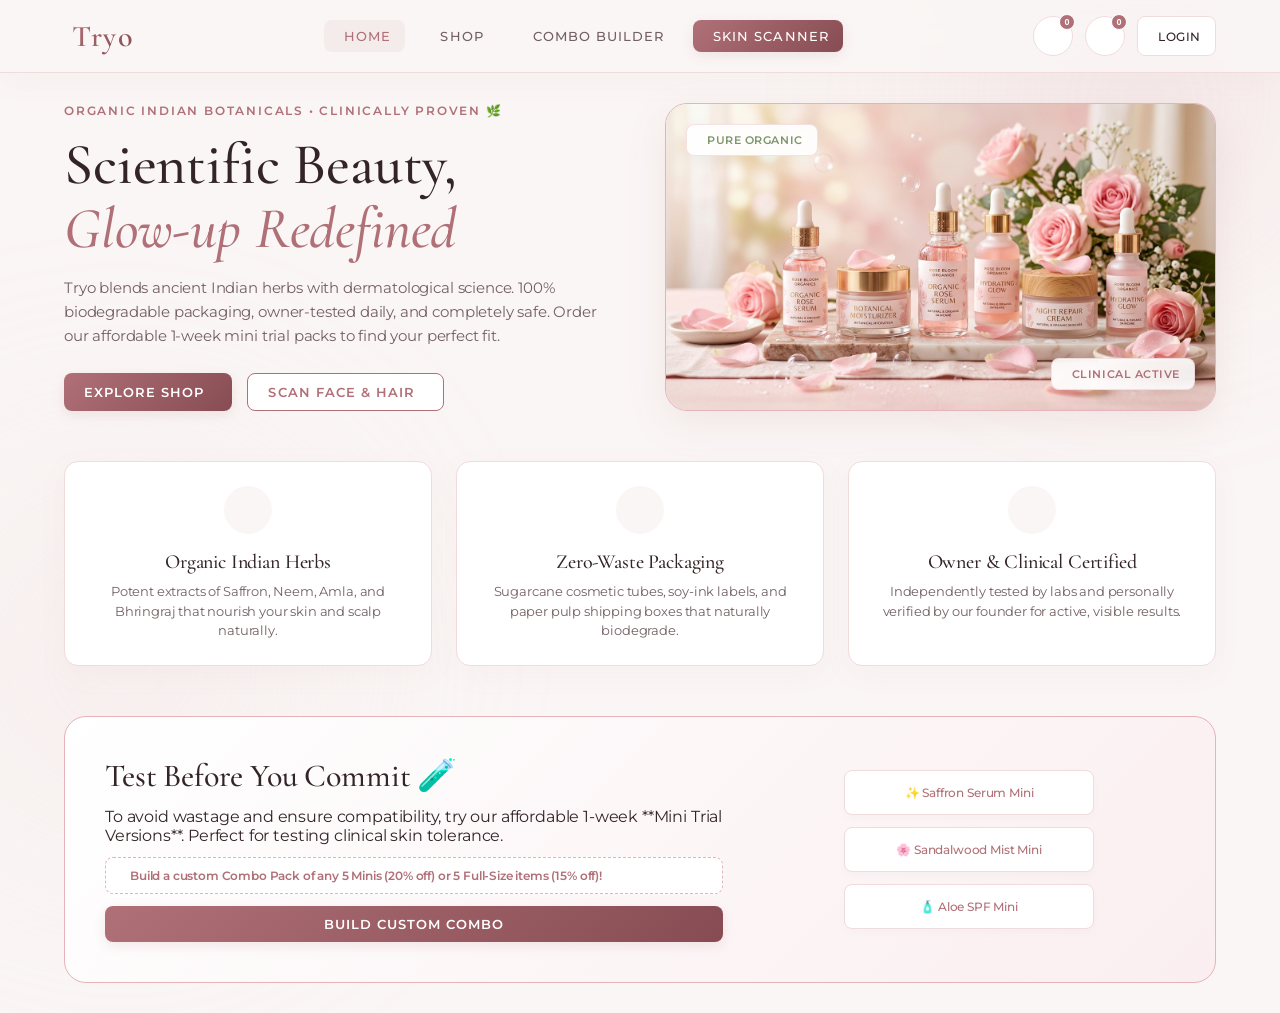
==== index.html @ 0e6e3940 "feat: Finalize EmailJS configuration with user keys" ====
<!DOCTYPE html>
<html lang="en">
<head>
  <meta charset="UTF-8">
  <meta name="viewport" content="width=device-width, initial-scale=1.0">
  <title>Tryo | Clinically Proven Indian Organic Skincare & Haircare</title>
  
  <!-- SEO Meta Tags -->
  <meta name="description" content="Explore Tryo: Premium organic, clinically-proven skincare and haircare. Try our 1-week mini product testers, build 5-item custom combos with heavy discounts, and test weekly improvements with our camera skin scanner.">
  <meta name="keywords" content="skincare, haircare, organic, biodegradable, clinically tested, indian botanicals, skin camera scanner, trial minis, combo discount, Tryo">
  
  <!-- Elegant & Mature Google Fonts -->
  <link rel="preconnect" href="https://fonts.googleapis.com">
  <link rel="preconnect" href="https://fonts.gstatic.com" crossorigin>
  <link href="https://fonts.googleapis.com/css2?family=Cormorant+Garamond:ital,wght@0,400..700;1,400..700&family=Montserrat:wght@300;400;500;600;700&family=Playfair+Display:ital,wght@0,400..700;1,400..700&display=swap" rel="stylesheet">
  
  <!-- CSS Stylesheet -->
  <link rel="stylesheet" href="styles.css">
  
  <!-- Lucide Icons CDN -->
  <script src="https://unpkg.com/lucide@latest"></script>
</head>
<body>

  <!-- Background Decorative Light Shadows -->
  <div class="decor-light-shadow shadow-1"></div>
  <div class="decor-light-shadow shadow-2"></div>

  <!-- Header Section -->
  <header class="app-header">
    <div class="header-container">
      <div class="logo-area" onclick="navigateTo('home')">
        <div class="logo-sparkle"><i data-lucide="sparkles"></i></div>
        <span class="logo-text">Tryo</span>
      </div>
      
      <nav class="nav-links">
        <a href="#home" class="nav-item active" onclick="navigateTo('home'); return false;"><i data-lucide="home"></i> Home</a>
        <a href="#shop" class="nav-item" onclick="navigateTo('shop'); return false;"><i data-lucide="shopping-bag"></i> Shop</a>
        <a href="#combo" class="nav-item" onclick="navigateTo('combo'); return false;"><i data-lucide="gift"></i> Combo Builder</a>
        <a href="#scanner" class="nav-itemHighlight" onclick="navigateTo('scanner'); return false;"><i data-lucide="aperture"></i> Skin Scanner</a>
      </nav>

      <div class="header-actions">
        <button class="action-btn" onclick="navigateTo('wishlist')" title="Wishlist">
          <i data-lucide="heart"></i>
          <span class="badge" id="wishlist-badge">0</span>
        </button>
        <button class="action-btn" onclick="navigateTo('cart')" title="Shopping Cart">
          <i data-lucide="shopping-cart"></i>
          <span class="badge" id="cart-badge">0</span>
        </button>
        <button class="action-btn user-profile-btn" onclick="openProfileOrLogin()" title="User Profile">
          <i data-lucide="user"></i>
          <span id="user-display-name">Login</span>
        </button>
      </div>
    </div>
  </header>

  <!-- Main View Containers -->
  <main class="main-content">
    
    <!-- HOME VIEW -->
    <section id="home-view" class="view-panel active">
      <div class="hero-section">
        <div class="hero-text-content">
          <span class="hero-tag">Organic Indian Botanicals &bull; Clinically Proven 🌿</span>
          <h1 class="hero-title">Scientific Beauty,<br><span class="highlight">Glow-up Redefined</span></h1>
          <p class="hero-desc">Tryo blends ancient Indian herbs with dermatological science. 100% biodegradable packaging, owner-tested daily, and completely safe. Order our affordable 1-week mini trial packs to find your perfect fit.</p>
          <div class="hero-buttons">
            <button class="btn btn-primary" onclick="navigateTo('shop')">Explore Shop <i data-lucide="arrow-right"></i></button>
            <button class="btn btn-secondary" onclick="navigateTo('scanner')">Scan Face & Hair <i data-lucide="camera"></i></button>
          </div>
        </div>
        <div class="hero-image-wrapper">
          <img src="assets/hero_banner.jpg" alt="Organic Skincare Bottles surrounded by pink petals" class="hero-img">
          <div class="floating-badge badge-organic">
            <i data-lucide="leaf"></i>
            <span>Pure Organic</span>
          </div>
          <div class="floating-badge badge-tested">
            <i data-lucide="shield-check"></i>
            <span>Clinical Active</span>
          </div>
        </div>
      </div>

      <!-- Brand Pillars -->
      <div class="brand-pillars">
        <div class="pillar-card">
          <div class="pillar-icon"><i data-lucide="leaf"></i></div>
          <h3>Organic Indian Herbs</h3>
          <p>Potent extracts of Saffron, Neem, Amla, and Bhringraj that nourish your skin and scalp naturally.</p>
        </div>
        <div class="pillar-card">
          <div class="pillar-icon"><i data-lucide="recycle"></i></div>
          <h3>Zero-Waste Packaging</h3>
          <p>Sugarcane cosmetic tubes, soy-ink labels, and paper pulp shipping boxes that naturally biodegrade.</p>
        </div>
        <div class="pillar-card">
          <div class="pillar-icon"><i data-lucide="check-square"></i></div>
          <h3>Owner & Clinical Certified</h3>
          <p>Independently tested by labs and personally verified by our founder for active, visible results.</p>
        </div>
      </div>

      <!-- Interactive Mini Trial Callout -->
      <div class="mini-trial-callout">
        <div class="trial-text">
          <h2>Test Before You Commit 🧪</h2>
          <p>To avoid wastage and ensure compatibility, try our affordable 1-week **Mini Trial Versions**. Perfect for testing clinical skin tolerance.</p>
          <div class="trial-highlight">
            <i data-lucide="gift"></i>
            <span>Build a custom Combo Pack of any 5 Minis (20% off) or 5 Full-Size items (15% off)!</span>
          </div>
          <button class="btn btn-primary" onclick="navigateTo('combo')">Build Custom Combo</button>
        </div>
        <div class="trial-visual">
          <div class="mini-product-cluster">
            <div class="mini-prod-card m1">✨ Saffron Serum Mini</div>
            <div class="mini-prod-card m2">🌸 Sandalwood Mist Mini</div>
            <div class="mini-prod-card m3">🧴 Aloe SPF Mini</div>
          </div>
        </div>
      </div>
    </section>

    <!-- SHOP VIEW -->
    <section id="shop-view" class="view-panel">
      <div class="section-header">
        <h2>Dermatology & Botanicals Collection</h2>
        <p>Eco-friendly, budget-friendly, clinically active, and organic.</p>
      </div>
      
      <!-- Filters and Category Toggles -->
      <div class="shop-filter-bar">
        <div class="category-toggles">
          <button class="filter-btn active" onclick="filterCategory('all', this)">All Products</button>
          <button class="filter-btn" onclick="filterCategory('skincare', this)">Skincare 🧴</button>
          <button class="filter-btn" onclick="filterCategory('haircare', this)">Haircare 💇‍♀️</button>
        </div>
        <div class="size-toggles">
          <span>Show Size:</span>
          <select id="size-filter-select" onchange="applyFilters()">
            <option value="all">All Sizes</option>
            <option value="full">Full Version Only</option>
            <option value="mini">Mini Version (1-Week Trial)</option>
          </select>
        </div>
      </div>

      <!-- Products Grid -->
      <div class="products-grid" id="products-container">
        <!-- Javascript will populate products here dynamically -->
      </div>
    </section>

    <!-- COMBO BUILDER VIEW -->
    <section id="combo-view" class="view-panel">
      <div class="section-header">
        <h2>Custom Combo Box Builder 🎁</h2>
        <p>Choose <strong>any 5 products</strong> in Mini or Full-size version to unlock special discount rates!</p>
        <div class="combo-rules-alert">
          <div><i data-lucide="percent"></i> <strong>Combo Box Deals:</strong></div>
          <ul>
            <li>Buy any 5 Minis: <strong>20% OFF</strong> total price</li>
            <li>Buy any 5 Full-Size: <strong>15% OFF</strong> total price</li>
          </ul>
        </div>
      </div>

      <div class="combo-builder-container">
        <!-- Builder Left: Product Catalog Selection -->
        <div class="builder-catalog">
          <h3>1. Choose 5 Products to Pack</h3>
          
          <div class="builder-size-selector">
            <button class="size-select-btn active" id="btn-select-mini" onclick="setBuilderVersion('mini')">Build Mini Trial Box (20% off)</button>
            <button class="size-select-btn" id="btn-select-full" onclick="setBuilderVersion('full')">Build Full-Size Glow Box (15% off)</button>
          </div>

          <div class="builder-products-grid" id="builder-products-container">
            <!-- Javascript will inject products for matching version -->
          </div>
        </div>

        <!-- Builder Right: Box Preview and Checkout -->
        <div class="builder-box-preview">
          <h3>2. Your Combo Pack Box</h3>
          <div class="box-slots" id="combo-slots">
            <!-- 5 Slots populated here -->
          </div>
          
          <div class="box-summary-card">
            <div class="summary-row">
              <span>Selected Items:</span>
              <span id="combo-count-label">0 / 5</span>
            </div>
            <div class="summary-row">
              <span>Subtotal:</span>
              <span id="combo-subtotal">₹0</span>
            </div>
            <div class="summary-row discount-row" id="combo-discount-row">
              <span>Combo Discount Applied:</span>
              <span id="combo-discount">-₹0</span>
            </div>
            <hr>
            <div class="summary-row total-row">
              <span>Combo Box Price:</span>
              <span id="combo-total">₹0</span>
            </div>

            <button class="btn btn-primary btn-block" id="btn-add-combo-to-cart" disabled onclick="addComboToCart()">
              <i data-lucide="shopping-cart"></i> Add Combo Pack to Cart
            </button>
            <p class="combo-tip" id="combo-tip-msg">Add 5 items to unlock the combo deal!</p>
          </div>
        </div>
      </div>
    </section>

    <!-- CAMERA SCANNER VIEW -->
    <section id="scanner-view" class="view-panel">
      <div class="section-header">
        <h2>Weekly Skincare & Haircare Scanner 📸</h2>
        <p>Scan your skin or hair to track organic bio-transformation effects and clinical progression week-by-week!</p>
      </div>

      <div class="scanner-grid">
        <!-- Left Pane: Camera Stream & Mock Scanner -->
        <div class="scanner-stream-container">
          <div class="scanner-mode-tabs">
            <button class="scan-mode-btn active" id="btn-scan-face" onclick="setScanMode('face')">🌸 Face Scan</button>
            <button class="scan-mode-btn" id="btn-scan-hair" onclick="setScanMode('hair')">💇‍♀️ Hair Scan</button>
          </div>

          <div class="camera-viewport-wrapper">
            <video id="webcam-video" autoplay playsinline class="hidden"></video>
            <div id="camera-fallback" class="fallback-graphic">
              <!-- Background image of face or hair, with loading overlay -->
              <img id="fallback-img" src="assets/scan_face.jpg" alt="Scanning Face Target">
              <div class="fallback-glow"></div>
            </div>
            
            <div class="scanner-overlay" id="scanner-line-overlay">
              <div class="scanner-laser"></div>
              <div class="scan-hud">
                <span class="hud-item hud-top-left">SYS_OK</span>
                <span class="hud-item hud-top-right">BIO_MATCH</span>
                <span class="hud-item hud-bottom-left" id="hud-mode-text">MODE: FACE</span>
                <span class="hud-item hud-bottom-right" id="hud-status-text">READY</span>
              </div>
            </div>

            <div class="scan-processing-overlay hidden" id="scan-progress-box">
              <div class="cute-spinner"></div>
              <h3>Analyzing Biomarkers...</h3>
              <p id="analysis-step-text">Calibrating pigments...</p>
            </div>
          </div>

          <div class="camera-actions">
            <button class="btn btn-primary" id="btn-start-scan" onclick="triggerScanningSequence()">
              <i data-lucide="scan"></i> Start Deep Scan
            </button>
            <button class="btn btn-secondary" id="btn-toggle-camera-source" onclick="toggleRealCamera()">
              <i data-lucide="video"></i> Webcam
            </button>
            <button class="btn btn-secondary" onclick="document.getElementById('photo-upload').click()">
              <i data-lucide="upload"></i> Upload Image
            </button>
            <input type="file" id="photo-upload" accept="image/*" class="hidden" onchange="handlePhotoUpload(event)">
          </div>
        </div>

        <!-- Right Pane: Analysis Results & Week Evolution Slider -->
        <div class="scanner-results-container">
          <div class="card result-card empty-result-card" id="scanner-empty-state">
            <div class="empty-icon"><i data-lucide="shield-alert"></i></div>
            <h3>No Scan Data Available</h3>
            <p>Please launch a deep scan of your face or hair to initialize the weekly bio-tracking simulator and view organic treatment recommendations.</p>
          </div>

          <div class="card result-card hidden" id="scanner-results-box">
            <div class="badge-pill bg-success-soft"><i data-lucide="sparkle"></i> Analysis Completed</div>
            <h3 id="result-title">Face Scan Results</h3>
            
            <!-- Week Evolution Visual Simulator Slider -->
            <div class="week-slider-wrapper">
              <label for="week-range-slider"><strong>Select Treatment Progression Week:</strong></label>
              <div class="week-slider-control">
                <input type="range" id="week-range-slider" min="1" max="4" value="1" step="1" oninput="changeEvolutionWeek(this.value)">
                <div class="week-markers">
                  <span>W1 (Start)</span>
                  <span>W2 (Active)</span>
                  <span>W3 (Healing)</span>
                  <span>W4 (Glow)</span>
                </div>
              </div>
            </div>

            <!-- Before/After Split Interactive Comparison Frame -->
            <div class="evolution-display-frame">
              <div class="evolution-img-container">
                <img id="evolution-img" src="assets/scan_face.jpg" alt="Evolution Stage">
                <!-- Apply direct CSS filters based on week number -->
                <div class="evolution-glow-effect" id="evolution-glow"></div>
              </div>
              <div class="week-badge-overlay">Week <span id="week-badge-text">1</span></div>
            </div>

            <!-- Health Remarks Panel -->
            <div class="remarks-box">
              <h4>Clinical Remarks & Biome Status:</h4>
              <p class="remark-text" id="remark-text-content">Week 1: Acne inflammation active. Moisture index 42% (Dry). Skin barrier slightly compromised. Recommended: Saffron Glow Face Serum + Sandalwood Hydrating Mist.</p>
              
              <div class="biome-stats-grid">
                <div class="biome-stat">
                  <span class="stat-name">Moisture Index</span>
                  <div class="stat-bar-bg"><div class="stat-bar" id="stat-moisture" style="width: 42%;"></div></div>
                  <span class="stat-val" id="val-moisture">42%</span>
                </div>
                <div class="biome-stat">
                  <span class="stat-name">Redness/Frizz</span>
                  <div class="stat-bar-bg"><div class="stat-bar warning" id="stat-redness" style="width: 78%;"></div></div>
                  <span class="stat-val" id="val-redness">78%</span>
                </div>
                <div class="biome-stat">
                  <span class="stat-name">Skin/Hair Elasticity</span>
                  <div class="stat-bar-bg"><div class="stat-bar success" id="stat-elasticity" style="width: 55%;"></div></div>
                  <span class="stat-val" id="val-elasticity">55%</span>
                </div>
              </div>
            </div>

            <!-- Organic Recommendations -->
            <div class="recommendations-box">
              <h4>Recommended Weekly Routine:</h4>
              <div class="rec-products" id="rec-products-container">
                <!-- Javascript will load products dynamically -->
              </div>
            </div>
          </div>
        </div>
      </div>
    </section>

    <!-- WISHLIST VIEW -->
    <section id="wishlist-view" class="view-panel">
      <div class="section-header">
        <h2>My Wishlist <i data-lucide="heart" class="rose-heart"></i></h2>
        <p>Save your favorite organic skincare & haircare items here. Move them to your cart anytime!</p>
      </div>

      <div class="wishlist-container" id="wishlist-items-container">
        <!-- Javascript will inject list of wishlist items or show empty state -->
      </div>
    </section>

    <!-- CART VIEW -->
    <section id="cart-view" class="view-panel">
      <div class="section-header">
        <h2>Shopping Cart <i data-lucide="shopping-cart"></i></h2>
        <p>Every purchase supports sustainable organic farming. Clinically tested & cruelty-free.</p>
      </div>

      <div class="cart-grid">
        <!-- Cart Items List -->
        <div class="cart-items-panel" id="cart-items-container">
          <!-- Dynamically populated -->
        </div>

        <!-- Cart Summary Card -->
        <div class="cart-summary-panel">
          <div class="card summary-card">
            <h3>Order Summary</h3>
            <div class="summary-details">
              <div class="summary-row">
                <span>Subtotal:</span>
                <span id="cart-subtotal">₹0</span>
              </div>
              <div class="summary-row discount-row" id="cart-combo-discount-row">
                <span>Combo Bundle Discount:</span>
                <span id="cart-combo-discount">-₹0</span>
              </div>
              <div class="summary-row">
                <span>Eco Shipping (Biodegradable Box):</span>
                <span class="green-text">FREE</span>
              </div>
              <hr>
              <div class="summary-row total-row">
                <span>Total Amount:</span>
                <span id="cart-total">₹0</span>
              </div>
            </div>

            <button class="btn btn-primary btn-block btn-lg" onclick="checkoutCart()">
              <i data-lucide="credit-card"></i> Proceed to Pay
            </button>
            <button class="btn btn-secondary btn-block btn-sm" onclick="navigateTo('shop')">
              <i data-lucide="arrow-left"></i> Continue Shopping
            </button>
          </div>
        </div>
      </div>
    </section>

    <!-- CHECKOUT VIEW -->
    <section id="checkout-view" class="view-panel">
      <div class="section-header">
        <h2>Secure Payment Window 💳</h2>
        <p>Choose your preferred payment method and complete your organic beauty order.</p>
      </div>

      <div class="checkout-form-container">
        <div class="checkout-split">
          <!-- Left: Checkout Inputs -->
          <div class="card checkout-card">
            <h3>Shipping Details</h3>
            <form id="payment-form" onsubmit="processPayment(event)">
              <div class="form-group">
                <label for="shipping-name">Full Name</label>
                <input type="text" id="shipping-name" placeholder="E.g., Ritika Sen" required>
              </div>
              <div class="form-group">
                <label for="shipping-address">Shipping Address</label>
                <input type="text" id="shipping-address" placeholder="123 Blossom Lane, Garden City" required>
              </div>
              <div class="form-row">
                <div class="form-group">
                  <label for="shipping-city">City</label>
                  <input type="text" id="shipping-city" placeholder="Mumbai" required>
                </div>
                <div class="form-group">
                  <label for="shipping-zip">Pin Code</label>
                  <input type="text" id="shipping-zip" placeholder="400001" required>
                </div>
              </div>

              <!-- Payment Method Selector -->
              <div class="payment-method-selector">
                <h4>Select Payment Method</h4>
                <div class="payment-method-tabs">
                  <button type="button" class="pay-method-btn active" id="pm-card" onclick="selectPaymentMethod('card')">
                    💳 Card
                  </button>
                  <button type="button" class="pay-method-btn" id="pm-upi" onclick="selectPaymentMethod('upi')">
                    📱 UPI
                  </button>
                  <button type="button" class="pay-method-btn" id="pm-cod" onclick="selectPaymentMethod('cod')">
                    🏠 Cash on Delivery
                  </button>
                </div>
              </div>

              <!-- Card Payment Panel -->
              <div class="payment-panel" id="panel-card">
                <div class="form-group">
                  <label for="card-number">Card Number</label>
                  <div class="input-icon-wrapper">
                    <i data-lucide="credit-card"></i>
                    <input type="text" id="card-number" placeholder="4111 2222 3333 4444" maxlength="19">
                  </div>
                </div>
                <div class="form-row">
                  <div class="form-group">
                    <label for="card-expiry">Expiry Date</label>
                    <input type="text" id="card-expiry" placeholder="MM/YY" maxlength="5">
                  </div>
                  <div class="form-group">
                    <label for="card-cvv">CVV</label>
                    <input type="password" id="card-cvv" placeholder="123" maxlength="3">
                  </div>
                </div>
                <div class="card-logos">
                  <span>VISA</span><span>MasterCard</span><span>RuPay</span>
                </div>
              </div>

              <!-- UPI Payment Panel -->
              <div class="payment-panel hidden" id="panel-upi">
                <div class="upi-options">
                  <p class="upi-label">Pay via any UPI app:</p>
                  <div class="upi-app-logos">
                    <div class="upi-app-pill" style="cursor:pointer;" onclick="document.getElementById('upi-id').value = 'yourname@ybl'">🟣 PhonePe</div>
                    <div class="upi-app-pill" style="cursor:pointer;" onclick="document.getElementById('upi-id').value = 'yourname@okicici'">🔵 GPay</div>
                    <div class="upi-app-pill" style="cursor:pointer;" onclick="document.getElementById('upi-id').value = 'yourname@paytm'">🟠 Paytm</div>
                    <div class="upi-app-pill" style="cursor:pointer;" onclick="document.getElementById('upi-id').value = 'yourname@upi'">🟤 BHIM</div>
                  </div>
                </div>
                <div class="form-group" style="margin-top:14px;">
                  <label for="upi-id">Enter Your UPI ID</label>
                  <div class="input-icon-wrapper">
                    <i data-lucide="at-sign"></i>
                    <input type="text" id="upi-id" placeholder="yourname@upi  e.g. ritika@oksbi">
                  </div>
                </div>
                <div class="upi-qr-box">
                  <div class="upi-qr-placeholder">
                    <p style="font-size:11px; color:var(--text-muted); text-align:center;">
                      📷 Scan QR from any UPI app<br>
                      <strong style="color:var(--primary-rose);">tryo@ybl</strong>
                    </p>
                    <!-- Dynamic UPI QR Code -->
                    <img id="upi-qr-image" src="" alt="UPI QR Code" style="width: 120px; height: 120px; border-radius: 8px; margin-top: 10px;">
                  </div>
                </div>
              </div>

              <!-- COD Panel -->
              <div class="payment-panel hidden" id="panel-cod">
                <div class="cod-info-box">
                  <div class="cod-icon">🏠</div>
                  <h4>Cash on Delivery</h4>
                  <p>Pay when your Tryo order arrives at your doorstep. Our eco-friendly packaging includes the invoice slip inside.</p>
                  <ul class="cod-perks">
                    <li>✅ No advance payment needed</li>
                    <li>✅ Pay in exact cash to delivery partner</li>
                    <li>✅ Available across all Indian pincodes</li>
                    <li>⚠️ COD orders may take 1-2 extra days</li>
                  </ul>
                </div>
              </div>

              <button type="submit" class="btn btn-primary btn-block btn-lg" id="btn-pay-now">
                <i data-lucide="sparkles"></i>
                <span id="pay-btn-label">Authorize &amp; Pay</span> ₹<span id="checkout-pay-total">0</span>
              </button>
            </form>
          </div>

          <!-- Right: Checkout Receipt Summary -->
          <div class="card checkout-summary-card">
            <h3>Your Order Basket</h3>
            <div id="checkout-basket-items">
              <!-- Dynamically populated list of items -->
            </div>
            <hr>
            <div class="checkout-billing-list">
              <div class="billing-row">
                <span>Subtotal:</span>
                <span id="checkout-subtotal">₹0</span>
              </div>
              <div class="billing-row discount-row" id="checkout-discount-row">
                <span>Combo Discount:</span>
                <span id="checkout-discount">-₹0</span>
              </div>
              <div class="billing-row">
                <span>Eco Shipping:</span>
                <span class="green-text">FREE 🌿</span>
              </div>
              <div class="billing-row total-row">
                <span>Total Charge:</span>
                <span id="checkout-total">₹0</span>
              </div>
            </div>
            <div class="safe-pay-badge">
              <i data-lucide="shield-check"></i> 100% Secure &amp; Encrypted Payment
            </div>
          </div>
        </div>
      </div>

      <!-- Payment Loading overlay -->
      <div class="payment-processing-overlay hidden" id="payment-loading-screen">
        <div class="bubble-container-anim">
          <div class="anim-bubble b1"></div>
          <div class="anim-bubble b2"></div>
          <div class="anim-bubble b3"></div>
        </div>
        <h2>Processing Payment...</h2>
        <p>Please do not close this window.</p>
        <span class="clinical-fact-tip">Did you know? Our packaging biodegrades in compost within 90 days! 🌎</span>
      </div>

      <!-- Success Receipt Screen -->
      <div class="payment-success-screen hidden" id="payment-success-screen">
        <div class="success-heart-icon"><i data-lucide="check-circle-2"></i></div>
        <h2>Order Placed Successfully! 🎉</h2>
        <p>Thank you for choosing Tryo! Your order has been confirmed.</p>
        <div class="receipt-card" id="receipt-bill-box">
          <!-- Populated by JavaScript -->
        </div>
        <button class="btn btn-primary" onclick="navigateTo('home')">Return Home</button>
        <button class="btn btn-secondary" onclick="navigateTo('history')">View My Orders</button>
      </div>
    </section>

    <!-- PROFILE & PURCHASE HISTORY VIEW -->
    <section id="history-view" class="view-panel">
      <div class="profile-header-card">
        <div class="profile-avatar" id="profile-avatar"><i data-lucide="user"></i></div>
        <div class="profile-info">
          <h2 id="profile-user-name">Guest User</h2>
          <p id="profile-user-email">Sign in to save purchase logs forever!</p>
          <button class="btn btn-secondary btn-sm" onclick="userLogout()">Log Out</button>
        </div>
      </div>

      <div class="profile-tabs-content">
        <div class="history-section">
          <h3>Purchase History & Invoices</h3>
          <div class="history-list" id="purchase-history-list">
            <!-- Dynamically loaded list of past orders -->
          </div>
        </div>
      </div>
    </section>

  </main>

  <!-- PRODUCT DETAILS & REVIEWS MODAL -->
  <div class="modal-backdrop hidden" id="product-detail-modal">
    <div class="modal-card detail-modal-card">
      <button class="close-modal-btn" onclick="closeProductDetailModal()"><i data-lucide="x"></i></button>
      
      <div class="detail-modal-layout">
        <!-- Left Pane: Product Image & Average Star Rating -->
        <div class="detail-left-pane">
          <img id="detail-modal-img" src="" alt="Product Photo">
          <div class="rating-summary">
            <span class="avg-stars" id="detail-modal-stars">★★★★★</span>
            <span class="rating-text" id="detail-modal-rating-count">4.8 (24 reviews)</span>
          </div>
        </div>

        <!-- Right Pane: Product Details, Expandable Tabs, and Reviews -->
        <div class="detail-right-pane">
          <h2 id="detail-modal-title">Product Title</h2>
          <span class="cat-badge" id="detail-modal-category">SKINCARE</span>
          <p class="detail-desc" id="detail-modal-desc">Description text</p>
          
          <div class="detail-tabs">
            <button class="detail-tab-btn active" id="btn-tab-ingredients" onclick="switchDetailTab('ingredients')">Ingredients</button>
            <button class="detail-tab-btn" id="btn-tab-instructions" onclick="switchDetailTab('instructions')">How to Use</button>
            <button class="detail-tab-btn" id="btn-tab-benefits" onclick="switchDetailTab('benefits')">Benefits</button>
          </div>
          
          <div class="detail-tab-content-box">
            <p id="detail-tab-content">Ingredients content...</p>
          </div>

          <!-- Customer Reviews List -->
          <div class="detail-reviews-section">
            <h3>Customer Reviews</h3>
            <div class="reviews-list" id="detail-modal-reviews-list">
              <!-- JS will inject actual customer reviews -->
            </div>

            <!-- Write a Review Form -->
            <div class="write-review-area">
              <h3>Share Your Feedback</h3>
              <form id="write-review-form" onsubmit="submitProductReview(event)">
                <div class="form-row">
                  <div class="form-group">
                    <label for="review-username">Your Name</label>
                    <input type="text" id="review-username" placeholder="E.g., Ritika" required>
                  </div>
                  <div class="form-group">
                    <label>Rating</label>
                    <div class="interactive-stars" id="review-rating-stars">
                      <span class="star-interactive" data-star="1" onclick="setWriteReviewRating(1)">★</span>
                      <span class="star-interactive" data-star="2" onclick="setWriteReviewRating(2)">★</span>
                      <span class="star-interactive" data-star="3" onclick="setWriteReviewRating(3)">★</span>
                      <span class="star-interactive" data-star="4" onclick="setWriteReviewRating(4)">★</span>
                      <span class="star-interactive" data-star="5" onclick="setWriteReviewRating(5)">★</span>
                    </div>
                  </div>
                </div>
                <div class="form-group">
                  <label for="review-comment">Your Review</label>
                  <textarea id="review-comment" placeholder="What did you love about this organic formula?" rows="2" required></textarea>
                </div>
                <button type="submit" class="btn btn-primary btn-sm">Submit Review</button>
              </form>
            </div>
          </div>
        </div>
      </div>
    </div>
  </div>

  <!-- AUTHENTICATION MODAL -->
  <div class="modal-backdrop hidden" id="auth-modal">
    <div class="modal-card">
      <button class="close-modal-btn" onclick="closeAuthModal()"><i data-lucide="x"></i></button>
      
      <div class="modal-tabs">
        <button class="modal-tab active" id="tab-login" onclick="switchAuthTab('login')">Log In</button>
      <div class="google-auth-wrapper" style="text-align: center; margin-bottom: 20px;">
        <button type="button" class="btn btn-outline" style="width: 100%; display: flex; align-items: center; justify-content: center; gap: 10px; font-weight: 600;" onclick="simulateGoogleLogin()">
          <img src="https://upload.wikimedia.org/wikipedia/commons/c/c1/Google_%22G%22_logo.svg" alt="Google" style="width: 18px; height: 18px;">
          Continue with Google
        </button>
        <div style="display: flex; align-items: center; text-align: center; color: var(--text-muted); font-size: 11px; margin-top: 20px;">
          <hr style="flex-grow: 1; border: none; border-top: 1px solid var(--border);">
          <span style="padding: 0 10px; text-transform: uppercase;">or use email</span>
          <hr style="flex-grow: 1; border: none; border-top: 1px solid var(--border);">
        </div>
      </div>

      <!-- Login Form -->
      <form id="login-form" class="auth-form" onsubmit="handleLogin(event)">
        <div class="form-group">
          <label for="login-email">Email Address</label>
          <input type="email" id="login-email" placeholder="hello@tryo.com" required>
        </div>
        <div class="form-group">
          <label for="login-password">Password</label>
          <input type="password" id="login-password" placeholder="••••••••" required>
        </div>
        <button type="submit" class="btn btn-primary btn-block">Enter Tryo ✨</button>
      </form>

      <!-- Signup Form -->
      <form id="signup-form" class="auth-form hidden" onsubmit="handleSignup(event)">
        <div class="form-group">
          <label for="signup-name">Your Full Name</label>
          <input type="text" id="signup-name" placeholder="Ritika Sen" required>
        </div>
        <div class="form-group">
          <label for="signup-email">Email Address</label>
          <input type="email" id="signup-email" placeholder="yourname@tryo.com" required>
        </div>
        <div class="form-group">
          <label for="signup-password">Password</label>
          <input type="password" id="signup-password" placeholder="Min. 6 characters" minlength="6" required>
        </div>
        <button type="submit" class="btn btn-primary btn-block">Create Account 🌸</button>
      </form>
    </div>
  </div>

  <!-- Footer Section -->
  <footer class="app-footer-bar">
    <div class="footer-container">
      <div class="footer-brand">
        <h3>Tryo</h3>
        <p>Combining clinically verified dermaceutics with traditional organic Indian wellness. Completely biodegradable packaging, clinically tested and safe.</p>
      </div>
      <div class="footer-links">
        <h4>Discover</h4>
        <a href="#home" onclick="navigateTo('home')">Home</a>
        <a href="#shop" onclick="navigateTo('shop')">Shop</a>
        <a href="#combo" onclick="navigateTo('combo')">Combo Box</a>
        <a href="#scanner" onclick="navigateTo('scanner')">Skin Scanner</a>
      </div>
      <div class="footer-creds">
        <p>&copy; 2026 Tryo Wellness Ltd. All packaging sugarcane-derived. Clinically and founder tested.</p>
        <span class="heart-text">Crafted with care for your cellular health</span>
      </div>
    </div>
  </footer>

  <!-- Razorpay Payment Gateway (Test Mode) -->
  <script src="https://checkout.razorpay.com/v1/checkout.js"></script>

  <!-- EmailJS for Order Confirmation Emails -->
  <script type="text/javascript" src="https://cdn.jsdelivr.net/npm/@emailjs/browser@4/dist/email.min.js"></script>
  <script type="text/javascript">
    (function() {
      emailjs.init("sySNB9EiJ4pQz_jb1W9EM");
    })();
  </script>

  <!-- Tryo Cloud DB Layer -->
  <script src="db.js"></script>

  <!-- Core Javascript Logic -->
  <script src="app.js"></script>
</body>
</html>
---- styles.css ----
/* ==========================================
   TRYO DESIGN SYSTEM: MATURE LUXURY
   Dust Rose, Rose Gold, Warm Champagne, Charcoal Cocoa
   ========================================== */

/* Variables & Base Theme Setup */
:root {
  --primary-rose: #b07077;
  --light-rose: #e5b3b8;
  --pale-rose: #f0dbdd;
  --dark-rose: #874c53;
  --warm-champagne: #faf6f5;
  --white: #ffffff;
  --text-dark: #332527;
  --text-muted: #736062;
  --success-green: #7d966d;
  --success-bg: #f3f6f1;
  --warning-orange: #d98a55;
  --shadow-subtle: 0 8px 30px rgba(176, 112, 119, 0.05);
  --shadow-medium: 0 12px 40px rgba(176, 112, 119, 0.12);
  --border-radius-sm: 8px;
  --border-radius-md: 14px;
  --border-radius-lg: 22px;
  --transition-smooth: all 0.3s cubic-bezier(0.25, 0.8, 0.25, 1);
  --font-title: 'Cormorant Garamond', 'Playfair Display', serif;
  --font-body: 'Montserrat', sans-serif;
}

/* Reset and Layout */
* {
  margin: 0;
  padding: 0;
  box-sizing: border-box;
}

body {
  font-family: var(--font-body);
  background-color: var(--warm-champagne);
  color: var(--text-dark);
  min-height: 100vh;
  display: flex;
  flex-direction: column;
  overflow-x: hidden;
  position: relative;
  letter-spacing: -0.01em;
}

/* Background Mature Soft Shadows instead of bubble cartoons */
.decor-light-shadow {
  position: absolute;
  border-radius: 50%;
  filter: blur(120px);
  z-index: -1;
  pointer-events: none;
  opacity: 0.45;
}
.shadow-1 {
  width: 400px;
  height: 400px;
  top: -10%;
  right: -5%;
  background: radial-gradient(circle, var(--light-rose) 0%, transparent 80%);
}
.shadow-2 {
  width: 500px;
  height: 500px;
  bottom: 10%;
  left: -10%;
  background: radial-gradient(circle, var(--pale-rose) 0%, transparent 80%);
}

/* Typography Rules */
h1, h2, h3, h4 {
  font-family: var(--font-title);
  font-weight: 500;
  color: var(--text-dark);
  line-height: 1.2;
}

/* Header & Navigation Bar */
.app-header {
  background: rgba(250, 246, 245, 0.85);
  backdrop-filter: blur(20px);
  border-bottom: 1px solid var(--pale-rose);
  position: sticky;
  top: 0;
  z-index: 100;
  box-shadow: var(--shadow-subtle);
}

.header-container {
  max-width: 1200px;
  margin: 0 auto;
  padding: 16px 24px;
  display: flex;
  justify-content: space-between;
  align-items: center;
}

.logo-area {
  display: flex;
  align-items: center;
  gap: 8px;
  cursor: pointer;
  user-select: none;
}
.logo-sparkle {
  color: var(--primary-rose);
  display: flex;
  align-items: center;
  justify-content: center;
}
.logo-text {
  font-family: var(--font-title);
  font-size: 30px;
  font-weight: 600;
  letter-spacing: 0.05em;
  color: var(--primary-rose);
  background: linear-gradient(135deg, var(--primary-rose), var(--dark-rose));
  -webkit-background-clip: text;
  -webkit-text-fill-color: transparent;
}

.nav-links {
  display: flex;
  gap: 15px;
}
.nav-item, .nav-itemHighlight {
  display: flex;
  align-items: center;
  gap: 6px;
  text-decoration: none;
  font-family: var(--font-body);
  font-size: 13px;
  font-weight: 500;
  text-transform: uppercase;
  letter-spacing: 0.08em;
  color: var(--text-muted);
  padding: 8px 14px;
  border-radius: var(--border-radius-sm);
  transition: var(--transition-smooth);
}
.nav-item:hover, .nav-item.active {
  color: var(--primary-rose);
  background-color: rgba(176, 112, 119, 0.08);
}
.nav-itemHighlight {
  color: var(--white);
  background: linear-gradient(135deg, var(--primary-rose) 0%, var(--dark-rose) 100%);
  box-shadow: 0 4px 12px rgba(176, 112, 119, 0.15);
}
.nav-itemHighlight:hover {
  transform: translateY(-1px);
  box-shadow: 0 6px 18px rgba(176, 112, 119, 0.25);
}

.header-actions {
  display: flex;
  align-items: center;
  gap: 12px;
}
.action-btn {
  background: none;
  border: none;
  color: var(--text-dark);
  cursor: pointer;
  position: relative;
  width: 40px;
  height: 40px;
  border-radius: 50%;
  display: flex;
  align-items: center;
  justify-content: center;
  background-color: var(--white);
  border: 1px solid var(--pale-rose);
  transition: var(--transition-smooth);
}
.action-btn:hover {
  border-color: var(--primary-rose);
  color: var(--primary-rose);
  transform: translateY(-1px);
}
.action-btn .badge {
  position: absolute;
  top: -3px;
  right: -3px;
  background-color: var(--primary-rose);
  color: var(--white);
  font-size: 9px;
  font-weight: 700;
  min-width: 16px;
  height: 16px;
  border-radius: 8px;
  display: flex;
  align-items: center;
  justify-content: center;
  padding: 0 3px;
  border: 1.5px solid var(--white);
}

.user-profile-btn {
  width: auto;
  padding: 0 14px;
  border-radius: var(--border-radius-sm);
  font-family: var(--font-body);
  font-weight: 500;
  font-size: 12px;
  text-transform: uppercase;
  letter-spacing: 0.05em;
  gap: 6px;
}

/* Main Area Views Layout */
.main-content {
  flex: 1;
  max-width: 1200px;
  width: 100%;
  margin: 0 auto;
  padding: 30px 24px;
  position: relative;
}

.view-panel {
  display: none;
  animation: fadeInView 0.4s ease-out;
}
.view-panel.active {
  display: block;
}

@keyframes fadeInView {
  from { opacity: 0; transform: translateY(8px); }
  to { opacity: 1; transform: translateY(0); }
}

.section-header {
  text-align: center;
  margin-bottom: 35px;
}
.section-header h2 {
  font-size: 38px;
  font-weight: 600;
  color: var(--text-dark);
  margin-bottom: 8px;
  letter-spacing: 0.02em;
}
.section-header p {
  color: var(--text-muted);
  font-size: 14px;
  font-weight: 400;
}

/* ==========================================
   BUTTONS AND CARDS SYSTEM
   ========================================== */
.btn {
  font-family: var(--font-body);
  font-weight: 600;
  font-size: 13px;
  text-transform: uppercase;
  letter-spacing: 0.08em;
  padding: 10px 20px;
  border-radius: var(--border-radius-sm);
  border: none;
  cursor: pointer;
  display: inline-flex;
  align-items: center;
  justify-content: center;
  gap: 8px;
  transition: var(--transition-smooth);
  text-decoration: none;
}
.btn-primary {
  background: linear-gradient(135deg, var(--primary-rose) 0%, var(--dark-rose) 100%);
  color: var(--white);
  box-shadow: 0 4px 12px rgba(176, 112, 119, 0.15);
}
.btn-primary:hover:not(:disabled) {
  transform: translateY(-1px);
  box-shadow: 0 6px 16px rgba(176, 112, 119, 0.25);
}
.btn-primary:disabled {
  background: #eae0e1;
  color: #a69b9c;
  cursor: not-allowed;
  box-shadow: none;
}
.btn-secondary {
  background-color: var(--white);
  color: var(--primary-rose);
  border: 1px solid var(--primary-rose);
}
.btn-secondary:hover:not(:disabled) {
  background-color: rgba(176, 112, 119, 0.05);
  transform: translateY(-1px);
}
.btn-block {
  width: 100%;
}
.btn-lg {
  padding: 14px 28px;
  font-size: 14px;
}
.btn-sm {
  padding: 6px 12px;
  font-size: 11px;
}

.card {
  background: rgba(255, 255, 255, 0.8);
  backdrop-filter: blur(12px);
  border: 1px solid rgba(229, 179, 184, 0.4);
  border-radius: var(--border-radius-md);
  padding: 24px;
  box-shadow: var(--shadow-subtle);
  transition: var(--transition-smooth);
}
.card:hover {
  box-shadow: var(--shadow-medium);
}

/* ==========================================
   1. HOME VIEW STYLING
   ========================================== */
.hero-section {
  display: grid;
  grid-template-columns: 1fr 1fr;
  gap: 50px;
  align-items: center;
  margin-bottom: 50px;
}
.hero-text-content {
  display: flex;
  flex-direction: column;
  gap: 15px;
}
.hero-tag {
  color: var(--primary-rose);
  font-weight: 600;
  font-size: 12px;
  text-transform: uppercase;
  letter-spacing: 0.15em;
}
.hero-title {
  font-size: 58px;
  font-weight: 500;
  line-height: 1.1;
  color: var(--text-dark);
}
.hero-title .highlight {
  color: var(--primary-rose);
  font-family: var(--font-title);
  font-style: italic;
}
.hero-desc {
  font-size: 15px;
  line-height: 1.6;
  color: var(--text-muted);
}
.hero-buttons {
  display: flex;
  gap: 15px;
  margin-top: 10px;
}

.hero-image-wrapper {
  position: relative;
  border-radius: var(--border-radius-lg);
  overflow: hidden;
  box-shadow: var(--shadow-medium);
  border: 1px solid var(--light-rose);
}
.hero-img {
  width: 100%;
  display: block;
  transition: var(--transition-smooth);
}

.floating-badge {
  position: absolute;
  background: rgba(255, 255, 255, 0.9);
  backdrop-filter: blur(10px);
  padding: 8px 14px;
  border-radius: var(--border-radius-sm);
  display: flex;
  align-items: center;
  gap: 6px;
  font-family: var(--font-body);
  font-size: 11px;
  font-weight: 600;
  text-transform: uppercase;
  letter-spacing: 0.05em;
  box-shadow: 0 4px 15px rgba(0, 0, 0, 0.04);
  border: 1px solid rgba(229, 179, 184, 0.4);
  color: var(--text-dark);
}
.badge-organic {
  top: 20px;
  left: 20px;
  color: var(--success-green);
}
.badge-tested {
  bottom: 20px;
  right: 20px;
  color: var(--primary-rose);
}

/* Brand Pillars */
.brand-pillars {
  display: grid;
  grid-template-columns: repeat(3, 1fr);
  gap: 24px;
  margin-bottom: 50px;
}
.pillar-card {
  background: var(--white);
  padding: 24px;
  border-radius: var(--border-radius-md);
  text-align: center;
  border: 1px solid var(--pale-rose);
  box-shadow: var(--shadow-subtle);
  transition: var(--transition-smooth);
}
.pillar-card:hover {
  transform: translateY(-2px);
  border-color: var(--light-rose);
}
.pillar-icon {
  width: 48px;
  height: 48px;
  border-radius: 50%;
  background-color: var(--warm-champagne);
  color: var(--primary-rose);
  display: flex;
  align-items: center;
  justify-content: center;
  margin: 0 auto 16px auto;
}
.pillar-card h3 {
  font-size: 20px;
  margin-bottom: 8px;
}
.pillar-card p {
  color: var(--text-muted);
  font-size: 13px;
  line-height: 1.5;
}

/* Trial Mini Callout */
.mini-trial-callout {
  display: grid;
  grid-template-columns: 1.2fr 0.8fr;
  gap: 40px;
  background: linear-gradient(135deg, #fff 0%, #faeef0 100%);
  border-radius: var(--border-radius-lg);
  padding: 40px;
  align-items: center;
  border: 1px solid var(--light-rose);
}
.trial-text {
  display: flex;
  flex-direction: column;
  gap: 12px;
}
.trial-text h2 {
  font-size: 32px;
}
.trial-highlight {
  display: flex;
  align-items: center;
  gap: 8px;
  background-color: var(--white);
  padding: 10px 16px;
  border-radius: var(--border-radius-sm);
  color: var(--primary-rose);
  font-size: 12px;
  font-weight: 600;
  border: 1px dashed var(--light-rose);
}
.trial-visual {
  display: flex;
  justify-content: center;
  position: relative;
}
.mini-product-cluster {
  display: flex;
  flex-direction: column;
  gap: 12px;
  width: 100%;
  max-width: 250px;
}
.mini-prod-card {
  background: var(--white);
  padding: 14px;
  border-radius: var(--border-radius-sm);
  font-family: var(--font-body);
  font-weight: 500;
  font-size: 12px;
  color: var(--primary-rose);
  text-align: center;
  box-shadow: 0 4px 10px rgba(0,0,0,0.02);
  border: 1px solid var(--pale-rose);
}

/* ==========================================
   2. SHOP STYLING
   ========================================== */
.shop-filter-bar {
  display: flex;
  justify-content: space-between;
  align-items: center;
  margin-bottom: 25px;
  flex-wrap: wrap;
  gap: 15px;
}
.category-toggles {
  display: flex;
  gap: 8px;
}
.filter-btn {
  background-color: var(--white);
  border: 1px solid var(--pale-rose);
  color: var(--text-muted);
  font-family: var(--font-body);
  font-weight: 500;
  font-size: 12px;
  text-transform: uppercase;
  letter-spacing: 0.05em;
  padding: 8px 16px;
  border-radius: var(--border-radius-sm);
  cursor: pointer;
  transition: var(--transition-smooth);
}
.filter-btn:hover, .filter-btn.active {
  background-color: var(--primary-rose);
  color: var(--white);
  border-color: var(--primary-rose);
}

.size-toggles {
  display: flex;
  align-items: center;
  gap: 10px;
  font-size: 13px;
  font-weight: 500;
  color: var(--text-muted);
}
.size-toggles select {
  font-family: var(--font-body);
  padding: 6px 10px;
  border-radius: var(--border-radius-sm);
  border: 1px solid var(--pale-rose);
  color: var(--text-dark);
  outline: none;
  background-color: var(--white);
}

/* Product Cards Grid */
.products-grid {
  display: grid;
  grid-template-columns: repeat(auto-fill, minmax(280px, 1fr));
  gap: 24px;
}
.product-card {
  background: var(--white);
  border-radius: var(--border-radius-md);
  border: 1px solid var(--pale-rose);
  overflow: hidden;
  display: flex;
  flex-direction: column;
  transition: var(--transition-smooth);
  position: relative;
}
.product-card:hover {
  transform: translateY(-4px);
  box-shadow: var(--shadow-medium);
  border-color: var(--light-rose);
}

.product-img-wrapper {
  background-color: #fbf9f9;
  height: 220px;
  display: flex;
  align-items: center;
  justify-content: center;
  position: relative;
  padding: 20px;
  border-bottom: 1px solid #f2eaea;
}

.prod-svg-graphic {
  width: 100px;
  height: 100px;
  transition: var(--transition-smooth);
}
.product-card:hover .prod-svg-graphic {
  transform: scale(1.05);
}

.wishlist-heart-btn {
  position: absolute;
  top: 15px;
  right: 15px;
  background-color: var(--white);
  border: none;
  color: var(--text-muted);
  width: 36px;
  height: 36px;
  border-radius: 50%;
  display: flex;
  align-items: center;
  justify-content: center;
  cursor: pointer;
  box-shadow: 0 2px 6px rgba(0,0,0,0.03);
  transition: var(--transition-smooth);
}
.wishlist-heart-btn:hover {
  color: var(--primary-rose);
}
.wishlist-heart-btn.wishlisted {
  color: var(--primary-rose);
  background-color: var(--pale-rose);
}

.badge-pill-clinical {
  position: absolute;
  bottom: 10px;
  left: 15px;
  background-color: var(--primary-rose);
  color: var(--white);
  font-family: var(--font-body);
  font-size: 9px;
  font-weight: 600;
  text-transform: uppercase;
  letter-spacing: 0.05em;
  padding: 3px 8px;
  border-radius: var(--border-radius-sm);
  display: flex;
  align-items: center;
  gap: 4px;
}

.product-details {
  padding: 20px;
  display: flex;
  flex-direction: column;
  flex: 1;
  gap: 10px;
}
.prod-meta {
  display: flex;
  justify-content: space-between;
  align-items: center;
  font-size: 11px;
  font-weight: 600;
  color: var(--primary-rose);
}
.prod-meta .cat-badge {
  background-color: var(--pale-rose);
  padding: 1px 6px;
  border-radius: 3px;
  text-transform: uppercase;
  font-size: 9px;
  letter-spacing: 0.05em;
}
.prod-meta .organic-tag {
  color: var(--success-green);
  display: flex;
  align-items: center;
  gap: 3px;
}

.prod-title {
  font-family: var(--font-title);
  font-size: 22px;
  font-weight: 500;
  color: var(--text-dark);
}
.prod-desc {
  font-size: 12px;
  color: var(--text-muted);
  line-height: 1.5;
  height: 54px;
  overflow: hidden;
}

.prod-options-selector {
  background-color: var(--warm-champagne);
  padding: 4px;
  border-radius: var(--border-radius-sm);
  display: flex;
  gap: 4px;
  margin-top: 5px;
}
.size-option-btn {
  flex: 1;
  background: none;
  border: none;
  font-family: var(--font-body);
  font-size: 10px;
  font-weight: 500;
  color: var(--text-muted);
  padding: 6px;
  border-radius: 6px;
  cursor: pointer;
  transition: var(--transition-smooth);
}
.size-option-btn.active {
  background-color: var(--white);
  color: var(--primary-rose);
  box-shadow: 0 2px 6px rgba(0,0,0,0.02);
}

.prod-price-area {
  display: flex;
  justify-content: space-between;
  align-items: center;
  margin-top: auto;
  padding-top: 15px;
  border-top: 1px solid #f2eaea;
}
.price-display {
  display: flex;
  flex-direction: column;
}
.price-display .price-val {
  font-family: var(--font-body);
  font-size: 18px;
  font-weight: 600;
  color: var(--text-dark);
}
.price-display .size-label {
  font-size: 10px;
  color: var(--text-muted);
}

/* ==========================================
   3. COMBO BUILDER STYLING
   ========================================== */
.combo-rules-alert {
  background-color: var(--success-bg);
  border: 1px solid rgba(125, 150, 109, 0.4);
  border-radius: var(--border-radius-sm);
  padding: 12px 18px;
  margin-top: 10px;
  display: flex;
  align-items: center;
  gap: 15px;
  color: var(--text-dark);
  font-size: 13px;
}
.combo-rules-alert i {
  color: var(--success-green);
}
.combo-rules-alert ul {
  display: flex;
  gap: 20px;
  list-style: none;
}
.combo-rules-alert ul li::before {
  content: "🌿 ";
}

.combo-builder-container {
  display: grid;
  grid-template-columns: 1.25fr 0.75fr;
  gap: 30px;
  margin-top: 25px;
}

.builder-catalog {
  background: var(--white);
  padding: 24px;
  border-radius: var(--border-radius-md);
  border: 1px solid var(--pale-rose);
}
.builder-catalog h3 {
  font-size: 24px;
  margin-bottom: 12px;
}
.builder-size-selector {
  display: flex;
  background-color: var(--warm-champagne);
  padding: 4px;
  border-radius: var(--border-radius-sm);
  gap: 4px;
  margin-bottom: 20px;
}
.size-select-btn {
  flex: 1;
  background: none;
  border: none;
  font-family: var(--font-body);
  font-weight: 500;
  font-size: 12px;
  padding: 8px;
  border-radius: 6px;
  color: var(--text-muted);
  cursor: pointer;
  transition: var(--transition-smooth);
}
.size-select-btn.active {
  background-color: var(--white);
  color: var(--primary-rose);
  box-shadow: 0 2px 6px rgba(0,0,0,0.02);
}

.builder-products-grid {
  display: grid;
  grid-template-columns: repeat(auto-fill, minmax(180px, 1fr));
  gap: 12px;
}
.builder-prod-card {
  border: 1px solid var(--pale-rose);
  border-radius: var(--border-radius-sm);
  padding: 12px;
  background-color: var(--white);
  text-align: center;
  transition: var(--transition-smooth);
  display: flex;
  flex-direction: column;
  gap: 8px;
}
.builder-prod-card:hover {
  border-color: var(--primary-rose);
  background-color: var(--warm-champagne);
}
.builder-prod-card .builder-svg {
  width: 50px;
  height: 50px;
  margin: 0 auto;
}
.builder-prod-card h4 {
  font-family: var(--font-title);
  font-size: 18px;
  font-weight: 500;
}
.builder-prod-card .builder-price {
  font-size: 13px;
  font-weight: 600;
  color: var(--text-dark);
}

.builder-box-preview {
  display: flex;
  flex-direction: column;
  gap: 20px;
}
.builder-box-preview h3 {
  font-size: 24px;
}

.box-slots {
  display: grid;
  grid-template-columns: repeat(5, 1fr);
  gap: 8px;
  background-color: #fbf8f8;
  padding: 16px;
  border-radius: var(--border-radius-md);
  border: 1px dashed var(--light-rose);
  min-height: 100px;
}
.slot {
  background-color: var(--white);
  border-radius: var(--border-radius-sm);
  aspect-ratio: 1;
  display: flex;
  align-items: center;
  justify-content: center;
  position: relative;
  border: 1px dashed var(--light-rose);
  transition: var(--transition-smooth);
}
.slot.filled {
  border-style: solid;
  border-color: var(--primary-rose);
  cursor: pointer;
}
.slot.filled:hover {
  transform: scale(0.96);
}
.slot .slot-img {
  width: 70%;
  height: 70%;
}
.slot .btn-remove-slot {
  position: absolute;
  top: -4px;
  right: -4px;
  background-color: var(--primary-rose);
  color: var(--white);
  border: none;
  width: 16px;
  height: 16px;
  border-radius: 50%;
  font-size: 9px;
  display: flex;
  align-items: center;
  justify-content: center;
  cursor: pointer;
}

.box-summary-card {
  background: var(--white);
  border: 1px solid var(--pale-rose);
  border-radius: var(--border-radius-md);
  padding: 20px;
  display: flex;
  flex-direction: column;
  gap: 12px;
}
.summary-row {
  display: flex;
  justify-content: space-between;
  font-weight: 500;
  font-size: 13px;
  color: var(--text-dark);
}
.discount-row {
  color: var(--success-green);
}
.total-row {
  font-family: var(--font-body);
  font-size: 20px;
  color: var(--text-dark);
  font-weight: 600;
}
.combo-tip {
  font-size: 11px;
  color: var(--text-muted);
  text-align: center;
}

/* ==========================================
   4. CAMERA SCANNER STYLING
   ========================================== */
.scanner-grid {
  display: grid;
  grid-template-columns: 1fr 1fr;
  gap: 30px;
  margin-top: 20px;
}

.scanner-stream-container {
  display: flex;
  flex-direction: column;
  gap: 16px;
}
.scanner-mode-tabs {
  display: flex;
  background-color: var(--white);
  padding: 4px;
  border-radius: var(--border-radius-sm);
  border: 1px solid var(--pale-rose);
}
.scan-mode-btn {
  flex: 1;
  background: none;
  border: none;
  font-family: var(--font-body);
  font-weight: 500;
  font-size: 12px;
  text-transform: uppercase;
  letter-spacing: 0.05em;
  padding: 8px;
  color: var(--text-muted);
  cursor: pointer;
  border-radius: 6px;
  transition: var(--transition-smooth);
}
.scan-mode-btn.active {
  background-color: var(--pale-rose);
  color: var(--primary-rose);
}

.camera-viewport-wrapper {
  position: relative;
  aspect-ratio: 1.1;
  background-color: #120e0f;
  border-radius: var(--border-radius-lg);
  overflow: hidden;
  border: 1px solid var(--light-rose);
  box-shadow: var(--shadow-medium);
}
.camera-viewport-wrapper video {
  width: 100%;
  height: 100%;
  object-fit: cover;
}
.fallback-graphic {
  width: 100%;
  height: 100%;
  position: relative;
}
.fallback-graphic img {
  width: 100%;
  height: 100%;
  object-fit: cover;
}
.fallback-glow {
  position: absolute;
  top: 0;
  left: 0;
  width: 100%;
  height: 100%;
  background: radial-gradient(circle, rgba(176,112,119,0.05) 0%, rgba(0,0,0,0.6) 100%);
  pointer-events: none;
}

.scanner-overlay {
  position: absolute;
  top: 0;
  left: 0;
  width: 100%;
  height: 100%;
  pointer-events: none;
  display: flex;
  flex-direction: column;
  justify-content: space-between;
  padding: 16px;
}
.scanner-laser {
  position: absolute;
  left: 0;
  width: 100%;
  height: 2px;
  background: linear-gradient(90deg, transparent, var(--light-rose), transparent);
  box-shadow: 0 0 10px var(--light-rose);
  top: 0;
  animation: laserScan 3s infinite linear;
  display: none;
}
.scanning .scanner-laser {
  display: block;
}

@keyframes laserScan {
  0% { top: 0%; }
  50% { top: 100%; }
  100% { top: 0%; }
}

.scan-hud {
  display: grid;
  grid-template-columns: 1fr 1fr;
  width: 100%;
  height: 100%;
  position: relative;
  font-family: monospace;
  font-size: 11px;
  color: var(--light-rose);
}
.hud-item {
  position: absolute;
}
.hud-top-left { top: 0; left: 0; }
.hud-top-right { top: 0; right: 0; }
.hud-bottom-left { bottom: 0; left: 0; }
.hud-bottom-right { bottom: 0; right: 0; }

.scan-processing-overlay {
  position: absolute;
  top: 0;
  left: 0;
  width: 100%;
  height: 100%;
  background: rgba(250, 246, 245, 0.95);
  display: flex;
  flex-direction: column;
  align-items: center;
  justify-content: center;
  gap: 12px;
  color: var(--text-dark);
}
.cute-spinner {
  width: 40px;
  height: 40px;
  border: 3px solid var(--pale-rose);
  border-top-color: var(--primary-rose);
  border-radius: 50%;
  animation: spin 1s infinite linear;
}
@keyframes spin {
  to { transform: rotate(360deg); }
}

.camera-actions {
  display: flex;
  gap: 12px;
}
.camera-actions button {
  flex: 1;
}

/* Scanner Results Pane */
.scanner-results-container {
  display: flex;
  flex-direction: column;
}
.empty-result-card {
  display: flex;
  flex-direction: column;
  align-items: center;
  justify-content: center;
  text-align: center;
  padding: 80px 40px;
  color: var(--text-muted);
  gap: 15px;
  height: 100%;
  border: 1px dashed var(--pale-rose);
}
.empty-icon {
  font-size: 32px;
  color: var(--primary-rose);
  opacity: 0.6;
}

.result-card {
  display: flex;
  flex-direction: column;
  gap: 16px;
  background-color: var(--white);
  border: 1px solid var(--pale-rose);
}
.bg-success-soft {
  background-color: var(--success-bg);
  color: var(--success-green);
  font-size: 11px;
  font-weight: 600;
  text-transform: uppercase;
  letter-spacing: 0.05em;
  padding: 4px 10px;
  border-radius: 4px;
  align-self: flex-start;
  display: flex;
  align-items: center;
  gap: 5px;
}

.week-slider-wrapper {
  background-color: var(--warm-champagne);
  padding: 12px;
  border-radius: var(--border-radius-sm);
  display: flex;
  flex-direction: column;
  gap: 8px;
}
.week-slider-control input[type=range] {
  width: 100%;
  -webkit-appearance: none;
  background: var(--pale-rose);
  height: 6px;
  border-radius: 3px;
  outline: none;
}
.week-slider-control input[type=range]::-webkit-slider-thumb {
  -webkit-appearance: none;
  width: 16px;
  height: 16px;
  border-radius: 50%;
  background: var(--primary-rose);
  cursor: pointer;
}
.week-markers {
  display: flex;
  justify-content: space-between;
  font-size: 9px;
  font-weight: 600;
  color: var(--text-muted);
  margin-top: 3px;
}

.evolution-display-frame {
  position: relative;
  width: 100%;
  border-radius: var(--border-radius-sm);
  overflow: hidden;
  border: 1px solid var(--pale-rose);
  aspect-ratio: 1.5;
}
.evolution-img-container {
  width: 100%;
  height: 100%;
  position: relative;
}
.evolution-img-container img {
  width: 100%;
  height: 100%;
  object-fit: cover;
}
.evolution-glow-effect {
  position: absolute;
  top: 0;
  left: 0;
  width: 100%;
  height: 100%;
  pointer-events: none;
  transition: var(--transition-smooth);
}
.week-badge-overlay {
  position: absolute;
  bottom: 10px;
  left: 10px;
  background-color: rgba(51, 37, 39, 0.8);
  color: var(--white);
  font-family: var(--font-body);
  font-size: 10px;
  font-weight: 600;
  padding: 3px 8px;
  border-radius: 2px;
}

.remarks-box {
  border-left: 3px solid var(--primary-rose);
  background-color: var(--warm-champagne);
  padding: 12px;
  border-radius: 0 var(--border-radius-sm) var(--border-radius-sm) 0;
}
.remarks-box h4 {
  font-size: 13px;
  margin-bottom: 4px;
}
.remark-text {
  font-size: 12px;
  color: var(--text-dark);
  line-height: 1.5;
  margin-bottom: 10px;
}

.biome-stats-grid {
  display: flex;
  flex-direction: column;
  gap: 8px;
}
.biome-stat {
  display: grid;
  grid-template-columns: 1.3fr 2fr 0.5fr;
  align-items: center;
  gap: 8px;
  font-size: 11px;
  font-weight: 500;
}
.stat-bar-bg {
  background-color: var(--pale-rose);
  height: 6px;
  border-radius: 3px;
  overflow: hidden;
}
.stat-bar {
  background-color: var(--primary-rose);
  height: 100%;
  border-radius: 3px;
  transition: width 0.4s ease-out;
}
.stat-bar.warning { background-color: var(--warning-orange); }
.stat-bar.success { background-color: var(--success-green); }

.recommendations-box h4 {
  font-size: 13px;
  margin-bottom: 8px;
}
.rec-products {
  display: flex;
  gap: 12px;
  overflow-x: auto;
  padding-bottom: 4px;
}
.rec-prod-item {
  min-width: 130px;
  background-color: var(--warm-champagne);
  padding: 8px;
  border-radius: var(--border-radius-sm);
  text-align: center;
  border: 1px solid var(--pale-rose);
  cursor: pointer;
  transition: var(--transition-smooth);
}
.rec-prod-item:hover {
  border-color: var(--primary-rose);
}
.rec-prod-item img {
  width: 32px;
  height: 32px;
  margin-bottom: 4px;
}
.rec-prod-item h5 {
  font-family: var(--font-title);
  font-size: 14px;
}

/* ==========================================
   5. WISHLIST & CART STYLING
   ========================================== */
.rose-heart {
  color: var(--primary-rose);
}
.wishlist-container {
  display: grid;
  grid-template-columns: repeat(auto-fill, minmax(280px, 1fr));
  gap: 24px;
}

.cart-grid {
  display: grid;
  grid-template-columns: 1.3fr 0.7fr;
  gap: 24px;
}
.cart-items-panel {
  display: flex;
  flex-direction: column;
  gap: 12px;
}
.cart-empty-box {
  background-color: var(--white);
  padding: 50px 20px;
  text-align: center;
  border-radius: var(--border-radius-md);
  border: 1px dashed var(--pale-rose);
  color: var(--text-muted);
}
.cart-empty-box h3 {
  font-family: var(--font-title);
  font-size: 26px;
  margin-bottom: 8px;
}

.cart-item {
  background-color: var(--white);
  border: 1px solid var(--pale-rose);
  border-radius: var(--border-radius-md);
  padding: 16px;
  display: flex;
  align-items: center;
  gap: 16px;
}
.cart-item-svg {
  width: 50px;
  height: 50px;
  background-color: var(--warm-champagne);
  border-radius: var(--border-radius-sm);
  padding: 4px;
}
.cart-item-info {
  flex: 1;
  display: flex;
  flex-direction: column;
  gap: 4px;
}
.cart-item-info h4 {
  font-family: var(--font-title);
  font-size: 20px;
  font-weight: 500;
}
.cart-item-info .item-meta {
  font-size: 10px;
  color: var(--primary-rose);
  font-weight: 600;
}
.cart-item-controls {
  display: flex;
  align-items: center;
  gap: 10px;
}
.cart-qty-btn {
  background-color: var(--warm-champagne);
  border: 1px solid var(--pale-rose);
  width: 24px;
  height: 24px;
  border-radius: 50%;
  cursor: pointer;
  display: flex;
  align-items: center;
  justify-content: center;
  transition: var(--transition-smooth);
}
.cart-qty-btn:hover {
  background-color: var(--primary-rose);
  color: var(--white);
}
.cart-qty-val {
  font-weight: 600;
  font-size: 13px;
}
.cart-item-price {
  font-size: 15px;
  font-weight: 600;
  color: var(--text-dark);
  min-width: 70px;
  text-align: right;
}
.cart-item-remove {
  background: none;
  border: none;
  color: var(--text-muted);
  cursor: pointer;
  transition: var(--transition-smooth);
}
.cart-item-remove:hover {
  color: var(--primary-rose);
}

.summary-card {
  border: 1px solid var(--pale-rose);
  background-color: var(--white);
  display: flex;
  flex-direction: column;
  gap: 16px;
}
.summary-details {
  display: flex;
  flex-direction: column;
  gap: 10px;
}
.green-text {
  color: var(--success-green);
  font-weight: 600;
}

/* ==========================================
   6. CHECKOUT & SECURE PAYMENT WINDOW
   ========================================== */
.checkout-split {
  display: grid;
  grid-template-columns: 1.1fr 0.9fr;
  gap: 30px;
}
.checkout-card, .checkout-summary-card {
  background-color: var(--white);
  border: 1px solid var(--pale-rose);
}
.checkout-card h3, .checkout-summary-card h3 {
  font-size: 24px;
  margin-bottom: 15px;
}

.form-group {
  display: flex;
  flex-direction: column;
  gap: 5px;
  margin-bottom: 12px;
}
.form-group label {
  font-weight: 600;
  font-size: 10px;
  color: var(--text-muted);
  text-transform: uppercase;
  letter-spacing: 0.05em;
}
.form-group input {
  font-family: var(--font-body);
  padding: 10px 14px;
  border-radius: var(--border-radius-sm);
  border: 1px solid var(--pale-rose);
  outline: none;
  font-size: 13px;
  color: var(--text-dark);
  transition: var(--transition-smooth);
}
.form-group input:focus {
  border-color: var(--primary-rose);
}

.form-row {
  display: grid;
  grid-template-columns: 1fr 1fr;
  gap: 12px;
}

.payment-card-inputs {
  background-color: var(--warm-champagne);
  padding: 16px;
  border-radius: var(--border-radius-md);
  border: 1px dashed var(--light-rose);
  margin: 15px 0;
}
.payment-card-inputs h4 {
  font-size: 13px;
  margin-bottom: 12px;
}
.input-icon-wrapper {
  position: relative;
}
.input-icon-wrapper i {
  position: absolute;
  left: 12px;
  top: 50%;
  transform: translateY(-50%);
  color: var(--primary-rose);
  width: 16px;
}
.input-icon-wrapper input {
  padding-left: 36px;
  width: 100%;
}

.checkout-basket-item {
  display: flex;
  justify-content: space-between;
  font-size: 12px;
  color: var(--text-dark);
  margin-bottom: 8px;
}
.checkout-billing-list {
  display: flex;
  flex-direction: column;
  gap: 8px;
  margin-top: 12px;
}
.billing-row {
  display: flex;
  justify-content: space-between;
  font-size: 13px;
  font-weight: 500;
}

/* Payment Processing Overlays */
.payment-processing-overlay {
  position: fixed;
  top: 0;
  left: 0;
  width: 100%;
  height: 100%;
  background-color: rgba(250, 246, 245, 0.96);
  z-index: 200;
  display: flex;
  flex-direction: column;
  align-items: center;
  justify-content: center;
  gap: 16px;
  text-align: center;
}
.payment-processing-overlay h2 {
  font-size: 26px;
  color: var(--primary-rose);
}
.clinical-fact-tip {
  max-width: 380px;
  background-color: var(--white);
  padding: 10px 16px;
  border-radius: var(--border-radius-sm);
  border: 1px dashed var(--success-green);
  color: var(--success-green);
  font-size: 11px;
  font-weight: 600;
  margin-top: 15px;
}

/* Bubble animation for processing */
.bubble-container-anim {
  display: flex;
  gap: 10px;
}
.anim-bubble {
  width: 14px;
  height: 14px;
  border-radius: 50%;
  background-color: var(--primary-rose);
  animation: bounceBubble 1.2s infinite ease-in-out;
}
.anim-bubble.b2 { animation-delay: 0.2s; }
.anim-bubble.b3 { animation-delay: 0.4s; }

@keyframes bounceBubble {
  0%, 100% { transform: translateY(0); }
  50% { transform: translateY(-15px); }
}

.payment-success-screen {
  text-align: center;
  max-width: 500px;
  margin: 30px auto;
  display: flex;
  flex-direction: column;
  align-items: center;
  gap: 16px;
}
.success-heart-icon {
  font-size: 50px;
  color: var(--success-green);
}
.receipt-card {
  background-color: var(--white);
  border: 1px dashed var(--light-rose);
  border-radius: var(--border-radius-md);
  padding: 20px;
  width: 100%;
  text-align: left;
}
.receipt-header {
  border-bottom: 1px solid var(--warm-champagne);
  padding-bottom: 12px;
  margin-bottom: 12px;
}
.receipt-title {
  font-family: var(--font-title);
  font-size: 22px;
  color: var(--primary-rose);
}
.receipt-item-row {
  display: flex;
  justify-content: space-between;
  font-size: 12px;
  margin-bottom: 6px;
}

/* ==========================================
   7. USER PROFILE & PURCHASE HISTORY
   ========================================== */
.profile-header-card {
  background: linear-gradient(135deg, var(--primary-rose) 0%, var(--dark-rose) 100%);
  color: var(--white);
  border-radius: var(--border-radius-lg);
  padding: 30px;
  display: flex;
  align-items: center;
  gap: 24px;
  margin-bottom: 30px;
}
.profile-avatar {
  width: 64px;
  height: 64px;
  background-color: rgba(255, 255, 255, 0.15);
  border: 2px solid rgba(255,255,255,0.3);
  border-radius: 50%;
  display: flex;
  align-items: center;
  justify-content: center;
  color: var(--white);
}
.profile-avatar i {
  width: 32px;
  height: 32px;
}
.profile-info {
  display: flex;
  flex-direction: column;
  gap: 4px;
}
.profile-info h2 {
  color: var(--white);
  font-size: 24px;
}
.profile-info p {
  opacity: 0.85;
  font-size: 13px;
}
.profile-info button {
  align-self: flex-start;
  margin-top: 8px;
  background-color: rgba(255,255,255,0.2);
  border-color: transparent;
  color: var(--white);
}
.profile-info button:hover {
  background-color: var(--white);
  color: var(--primary-rose);
}

.history-section h3 {
  font-size: 24px;
  margin-bottom: 15px;
}
.history-list {
  display: flex;
  flex-direction: column;
  gap: 12px;
}
.history-card {
  background-color: var(--white);
  border: 1px solid var(--pale-rose);
  border-radius: var(--border-radius-md);
  padding: 16px;
  display: flex;
  flex-direction: column;
  gap: 8px;
}
.history-card-header {
  display: flex;
  justify-content: space-between;
  border-bottom: 1px solid var(--warm-champagne);
  padding-bottom: 8px;
}
.history-card-header h4 {
  font-family: var(--font-body);
  font-weight: 600;
  font-size: 13px;
  color: var(--primary-rose);
}
.history-date {
  font-size: 11px;
  color: var(--text-muted);
}
.history-card-items {
  font-size: 12px;
  color: var(--text-dark);
}
.history-card-footer {
  display: flex;
  justify-content: space-between;
  align-items: center;
  font-weight: 600;
  font-size: 13px;
}

/* ==========================================
   8. MODAL WINDOWS (LOGIN/SIGNUP)
   ========================================== */
.modal-backdrop {
  position: fixed;
  top: 0;
  left: 0;
  width: 100%;
  height: 100%;
  background-color: rgba(51, 37, 39, 0.4);
  backdrop-filter: blur(8px);
  z-index: 300;
  display: flex;
  align-items: center;
  justify-content: center;
}
.modal-card {
  background-color: var(--white);
  width: 100%;
  max-width: 380px;
  border-radius: var(--border-radius-lg);
  padding: 24px;
  box-shadow: var(--shadow-medium);
  border: 1px solid var(--light-rose);
  position: relative;
  animation: modalPop 0.25s cubic-bezier(0.25, 0.8, 0.25, 1);
}

@keyframes modalPop {
  from { transform: scale(0.95); opacity: 0; }
  to { transform: scale(1); opacity: 1; }
}

.close-modal-btn {
  position: absolute;
  top: 15px;
  right: 15px;
  background: none;
  border: none;
  color: var(--text-muted);
  cursor: pointer;
  transition: var(--transition-smooth);
}
.close-modal-btn:hover {
  color: var(--primary-rose);
}

.modal-tabs {
  display: flex;
  border-bottom: 1px solid var(--warm-champagne);
  margin-bottom: 15px;
}
.modal-tab {
  flex: 1;
  background: none;
  border: none;
  font-family: var(--font-title);
  font-size: 18px;
  font-weight: 500;
  padding: 8px;
  cursor: pointer;
  color: var(--text-muted);
  border-bottom: 2px solid transparent;
  transition: var(--transition-smooth);
}
.modal-tab.active {
  color: var(--primary-rose);
  border-bottom-color: var(--primary-rose);
}

.auth-form {
  display: flex;
  flex-direction: column;
}

/* ==========================================
   9. FOOTER STYLING
   ========================================== */
.app-footer-bar {
  background-color: var(--white);
  border-top: 1px solid var(--pale-rose);
  margin-top: 50px;
  padding: 40px 24px;
}
.footer-container {
  max-width: 1200px;
  margin: 0 auto;
  display: grid;
  grid-template-columns: 2fr 1fr 1.5fr;
  gap: 30px;
}
.footer-brand h3 {
  font-family: var(--font-title);
  font-size: 24px;
  color: var(--primary-rose);
  margin-bottom: 12px;
}
.footer-brand p {
  color: var(--text-muted);
  font-size: 13px;
  line-height: 1.6;
}
.footer-links {
  display: flex;
  flex-direction: column;
  gap: 8px;
}
.footer-links h4 {
  font-size: 14px;
  margin-bottom: 8px;
  text-transform: uppercase;
  letter-spacing: 0.05em;
}
.footer-links a {
  color: var(--text-muted);
  text-decoration: none;
  font-size: 13px;
  transition: var(--transition-smooth);
}
.footer-links a:hover {
  color: var(--primary-rose);
}
.footer-creds {
  display: flex;
  flex-direction: column;
  justify-content: space-between;
  text-align: right;
  font-size: 11px;
  color: var(--text-muted);
}
.heart-text {
  font-weight: 500;
  color: var(--primary-rose);
}

/* Utility Helpers */
.hidden {
  display: none !important;
}

/* Responsive Overrides */
@media (max-width: 900px) {
  .hero-section {
    grid-template-columns: 1fr;
    text-align: center;
    gap: 30px;
  }
  .hero-title {
    font-size: 44px;
  }
  .hero-buttons {
    justify-content: center;
  }
  .brand-pillars {
    grid-template-columns: 1fr;
  }
  .mini-trial-callout {
    grid-template-columns: 1fr;
  }
  .combo-builder-container {
    grid-template-columns: 1fr;
  }
  .scanner-grid {
    grid-template-columns: 1fr;
  }
  .cart-grid {
    grid-template-columns: 1fr;
  }
  .checkout-split {
    grid-template-columns: 1fr;
  }
  .footer-container {
    grid-template-columns: 1fr;
    text-align: center;
  }
  .footer-creds {
    text-align: center;
    gap: 15px;
  }
}

/* ==========================================
   10. PRODUCT DETAILS & REVIEWS MODAL STYLES
   ========================================== */
.detail-modal-card {
  max-width: 820px;
  width: 95%;
  max-height: 90vh;
  overflow-y: auto;
  padding: 24px;
}

.detail-modal-layout {
  display: grid;
  grid-template-columns: 1fr 1.2fr;
  gap: 24px;
  align-items: start;
}

.detail-left-pane {
  display: flex;
  flex-direction: column;
  align-items: center;
  gap: 12px;
}

.detail-left-pane img {
  width: 100%;
  max-width: 260px;
  aspect-ratio: 1;
  object-fit: cover;
  border-radius: var(--border-radius-md);
  border: 1px solid var(--pale-rose);
  background-color: var(--warm-champagne);
}

.rating-summary {
  display: flex;
  flex-direction: column;
  align-items: center;
  gap: 4px;
}

.avg-stars {
  color: #ffd166;
  font-size: 20px;
  letter-spacing: 2px;
}

.rating-text {
  font-size: 12px;
  color: var(--text-muted);
  font-weight: 500;
}

.detail-right-pane {
  display: flex;
  flex-direction: column;
  gap: 12px;
}

.detail-right-pane h2 {
  font-family: var(--font-title);
  font-size: 32px;
  color: var(--text-dark);
}

.detail-desc {
  font-size: 13px;
  color: var(--text-muted);
  line-height: 1.5;
}

.detail-tabs {
  display: flex;
  border-bottom: 1px solid var(--pale-rose);
  gap: 15px;
  margin-top: 10px;
}

.detail-tab-btn {
  background: none;
  border: none;
  font-family: var(--font-body);
  font-size: 11px;
  font-weight: 600;
  text-transform: uppercase;
  letter-spacing: 0.05em;
  padding: 8px 0;
  cursor: pointer;
  color: var(--text-muted);
  border-bottom: 2px solid transparent;
  transition: var(--transition-smooth);
}

.detail-tab-btn.active {
  color: var(--primary-rose);
  border-bottom-color: var(--primary-rose);
}

.detail-tab-content-box {
  background-color: var(--warm-champagne);
  padding: 15px;
  border-radius: var(--border-radius-sm);
  border-left: 3px solid var(--light-rose);
  font-size: 12px;
  line-height: 1.5;
  color: var(--text-dark);
  min-height: 70px;
}

.detail-reviews-section {
  margin-top: 15px;
}

.detail-reviews-section h3 {
  font-size: 16px;
  margin-bottom: 10px;
  font-weight: 600;
}

.reviews-list {
  display: flex;
  flex-direction: column;
  gap: 10px;
  max-height: 110px;
  overflow-y: auto;
  padding-right: 5px;
}

/* Custom Scrollbar for Reviews */
.reviews-list::-webkit-scrollbar {
  width: 4px;
}
.reviews-list::-webkit-scrollbar-track {
  background: var(--warm-champagne);
}
.reviews-list::-webkit-scrollbar-thumb {
  background: var(--light-rose);
  border-radius: 2px;
}

.reviewer-card {
  background-color: var(--white);
  border: 1px solid rgba(229, 179, 184, 0.3);
  padding: 12px;
  border-radius: var(--border-radius-sm);
  display: flex;
  flex-direction: column;
  gap: 4px;
}

.reviewer-header {
  display: flex;
  justify-content: space-between;
  align-items: center;
}

.reviewer-name {
  font-size: 12px;
  font-weight: 600;
  color: var(--text-dark);
}

.reviewer-stars {
  color: #ffd166;
  font-size: 12px;
}

.reviewer-comment {
  font-size: 11px;
  color: var(--text-muted);
  line-height: 1.4;
}

/* Styling adjust for product card buttons */
.card-details-btn {
  background: none;
  border: none;
  color: var(--primary-rose);
  font-family: var(--font-body);
  font-size: 10px;
  font-weight: 600;
  text-transform: uppercase;
  letter-spacing: 0.05em;
  cursor: pointer;
  transition: var(--transition-smooth);
}
.card-details-btn:hover {
  color: var(--dark-rose);
  text-decoration: underline;
}

.write-review-area {
  margin-top: 20px;
  padding-top: 15px;
  border-top: 1px dashed var(--pale-rose);
  display: flex;
  flex-direction: column;
  gap: 12px;
}

.write-review-area h3 {
  font-size: 14px;
  font-weight: 600;
  color: var(--text-dark);
  text-transform: uppercase;
  letter-spacing: 0.05em;
}

.interactive-stars {
  display: flex;
  gap: 4px;
  font-size: 20px;
  color: var(--light-rose);
  user-select: none;
}

.star-interactive {
  cursor: pointer;
  transition: var(--transition-smooth);
}

.star-interactive:hover,
.star-interactive.hovered,
.star-interactive.selected {
  color: #ffd166;
}

.write-review-area textarea {
  font-family: var(--font-body);
  padding: 8px 12px;
  border-radius: var(--border-radius-sm);
  border: 1px solid var(--pale-rose);
  outline: none;
  font-size: 12px;
  color: var(--text-dark);
  transition: var(--transition-smooth);
  resize: none;
}

.write-review-area textarea:focus {
  border-color: var(--primary-rose);
}

@media (max-width: 768px) {
  .detail-modal-layout {
    grid-template-columns: 1fr;
  }
}

/* ==========================================
   PAYMENT METHOD TABS & PANELS
   ========================================== */
.payment-method-selector {
  margin-top: 18px;
}

.payment-method-selector h4 {
  font-size: 12px;
  text-transform: uppercase;
  letter-spacing: 0.06em;
  color: var(--text-muted);
  margin-bottom: 10px;
  font-weight: 600;
}

.payment-method-tabs {
  display: flex;
  gap: 8px;
  flex-wrap: wrap;
}

.pay-method-btn {
  flex: 1;
  min-width: 90px;
  padding: 10px 8px;
  border: 1.5px solid var(--pale-rose);
  border-radius: var(--border-radius-sm);
  background: var(--white);
  color: var(--text-muted);
  font-family: var(--font-body);
  font-size: 12px;
  font-weight: 600;
  cursor: pointer;
  transition: var(--transition-smooth);
  text-align: center;
}

.pay-method-btn:hover {
  border-color: var(--primary-rose);
  color: var(--primary-rose);
}

.pay-method-btn.active {
  border-color: var(--primary-rose);
  background: var(--primary-rose);
  color: white;
}

.payment-panel {
  margin-top: 16px;
  animation: fadeIn 0.2s ease;
}

/* UPI Panel */
.upi-label {
  font-size: 12px;
  color: var(--text-muted);
  margin-bottom: 8px;
}

.upi-app-logos {
  display: flex;
  gap: 8px;
  flex-wrap: wrap;
  margin-bottom: 4px;
}

.upi-app-pill {
  padding: 6px 12px;
  border-radius: 50px;
  background: var(--warm-champagne);
  border: 1px solid var(--pale-rose);
  font-size: 11px;
  font-weight: 600;
  color: var(--text-dark);
}

.upi-qr-box {
  display: flex;
  justify-content: center;
  margin-top: 14px;
}

.upi-qr-placeholder {
  display: flex;
  flex-direction: column;
  align-items: center;
  gap: 10px;
  padding: 16px;
  border: 1.5px dashed var(--light-rose);
  border-radius: var(--border-radius-md);
  background: var(--warm-champagne);
  width: fit-content;
}

.card-logos {
  display: flex;
  gap: 8px;
  margin-top: 10px;
}

.card-logos span {
  padding: 4px 10px;
  border: 1px solid var(--pale-rose);
  border-radius: 4px;
  font-size: 10px;
  font-weight: 700;
  color: var(--text-muted);
  letter-spacing: 0.05em;
}

/* COD Panel */
.cod-info-box {
  text-align: center;
  padding: 20px;
  background: var(--warm-champagne);
  border-radius: var(--border-radius-md);
  border: 1.5px dashed var(--light-rose);
}

.cod-icon {
  font-size: 32px;
  margin-bottom: 8px;
}

.cod-info-box h4 {
  font-size: 15px;
  font-weight: 700;
  color: var(--text-dark);
  margin-bottom: 6px;
}

.cod-info-box p {
  font-size: 12px;
  color: var(--text-muted);
  line-height: 1.5;
  margin-bottom: 12px;
}

.cod-perks {
  list-style: none;
  padding: 0;
  margin: 0;
  text-align: left;
  display: inline-block;
}

.cod-perks li {
  font-size: 12px;
  color: var(--text-dark);
  padding: 3px 0;
}

/* Safe Pay Badge */
.safe-pay-badge {
  display: flex;
  align-items: center;
  gap: 6px;
  margin-top: 14px;
  padding: 10px 14px;
  background: rgba(110, 180, 140, 0.08);
  border: 1px solid rgba(110, 180, 140, 0.25);
  border-radius: var(--border-radius-sm);
  font-size: 11px;
  font-weight: 600;
  color: var(--success-green);
}

.safe-pay-badge svg {
  width: 14px;
  height: 14px;
}

/* Order Status Badge in History */
.order-status-badge {
  display: inline-block;
  padding: 4px 10px;
  border-radius: 50px;
  font-size: 11px;
  font-weight: 700;
  white-space: nowrap;
}

@keyframes fadeIn {
  from { opacity: 0; transform: translateY(4px); }
  to   { opacity: 1; transform: translateY(0); }
}
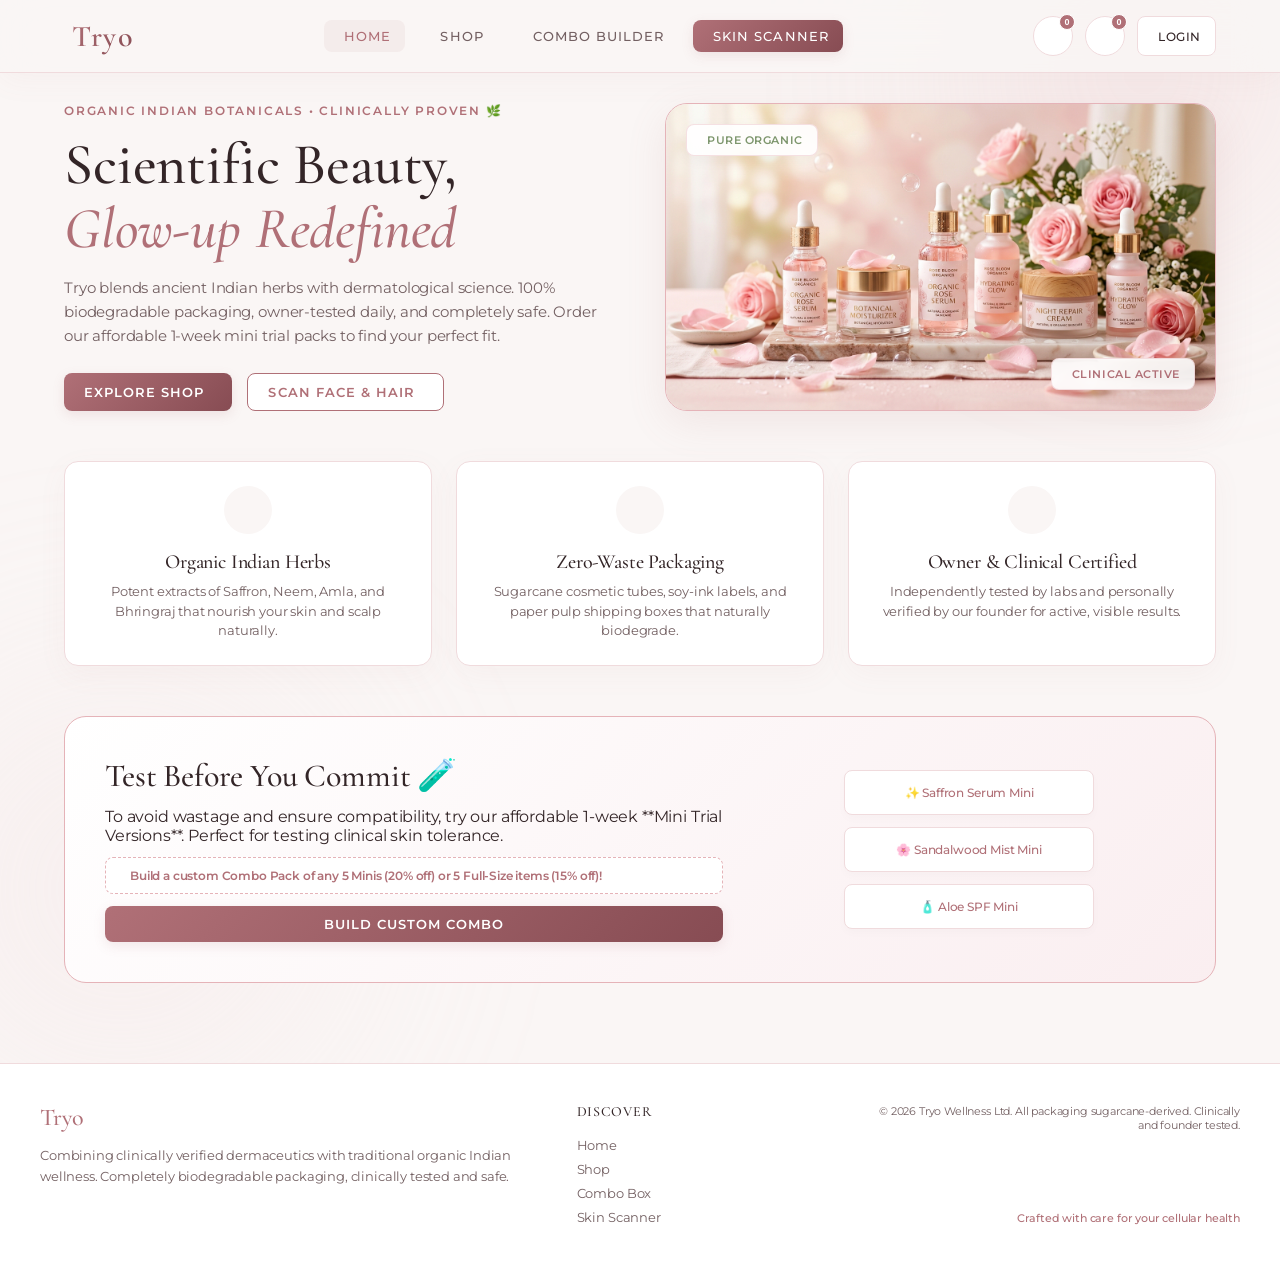
==== commit 40d9adba: "feat: Remake login and signup into a beautiful dedicated full-page view" ====
--- a/index.html
+++ b/index.html
@@ -498,12 +498,21 @@
                 </div>
                 <div class="upi-qr-box">
                   <div class="upi-qr-placeholder">
-                    <p style="font-size:11px; color:var(--text-muted); text-align:center;">
-                      📷 Scan QR from any UPI app<br>
-                      <strong style="color:var(--primary-rose);">tryo@ybl</strong>
-                    </p>
+                    <div style="font-size:2rem; margin-bottom:10px;">
+                      📱 Scan QR from any UPI app<br>
+                      <span style="font-size:0.9rem; color:#666;">Scan to pay ritikakushwaha62@oksbi</span>
+                    </div>
                     <!-- Dynamic UPI QR Code -->
                     <img id="upi-qr-image" src="" alt="UPI QR Code" style="width: 120px; height: 120px; border-radius: 8px; margin-top: 10px;">
+                  </div>
+                </div>
+                
+                <div class="form-group" style="margin-top:20px; background: #fff5f5; padding: 15px; border-radius: 8px; border: 1px dashed #b07077;">
+                  <label for="upi-utr" style="color:#b07077; font-weight:bold;">Step 2: Enter Transaction ID (UTR)</label>
+                  <p style="font-size:0.8rem; color:#666; margin-bottom:8px;">After paying on your phone, enter the 12-digit transaction ID below to verify your payment.</p>
+                  <div class="input-icon-wrapper">
+                    <i data-lucide="hash"></i>
+                    <input type="text" id="upi-utr" placeholder="e.g. 312345678901" maxlength="12">
                   </div>
                 </div>
               </div>
@@ -603,6 +612,71 @@
           <h3>Purchase History & Invoices</h3>
           <div class="history-list" id="purchase-history-list">
             <!-- Dynamically loaded list of past orders -->
+          </div>
+        </div>
+      </div>
+    </section>
+
+    <!-- AUTH VIEW (Dedicated Login/Signup Page) -->
+    <section id="auth-view" class="view-panel">
+      <div class="auth-page-container">
+        <!-- Left Side: Beautiful Image -->
+        <div class="auth-image-side">
+          <div class="auth-image-overlay">
+            <h2>Welcome to Tryo</h2>
+            <p>Unlock personalized clinical skincare, save your AI scans, and track your orders.</p>
+          </div>
+        </div>
+        
+        <!-- Right Side: The Forms -->
+        <div class="auth-form-side">
+          <div class="auth-form-wrapper">
+            <div class="modal-tabs" style="margin-bottom: 25px;">
+              <button class="modal-tab active" id="tab-login" onclick="switchAuthTab('login')">Log In</button>
+              <button class="modal-tab" id="tab-signup" onclick="switchAuthTab('signup')">Sign Up</button>
+            </div>
+            
+            <div class="google-auth-wrapper" style="text-align: center; margin-bottom: 20px;">
+              <button type="button" class="btn btn-outline" style="width: 100%; display: flex; align-items: center; justify-content: center; gap: 10px; font-weight: 600;" onclick="simulateGoogleLogin()">
+                <img src="https://upload.wikimedia.org/wikipedia/commons/c/c1/Google_%22G%22_logo.svg" alt="Google" style="width: 18px; height: 18px;">
+                Continue with Google
+              </button>
+              <div style="display: flex; align-items: center; text-align: center; color: var(--text-muted); font-size: 11px; margin-top: 20px;">
+                <hr style="flex-grow: 1; border: none; border-top: 1px solid var(--border);">
+                <span style="padding: 0 10px; text-transform: uppercase;">or use email</span>
+                <hr style="flex-grow: 1; border: none; border-top: 1px solid var(--border);">
+              </div>
+            </div>
+
+            <!-- Login Form -->
+            <form id="login-form" class="auth-form" onsubmit="handleLogin(event)">
+              <div class="form-group">
+                <label for="login-email">Email Address</label>
+                <input type="email" id="login-email" placeholder="hello@tryo.com" required>
+              </div>
+              <div class="form-group">
+                <label for="login-password">Password</label>
+                <input type="password" id="login-password" placeholder="••••••••" required>
+              </div>
+              <button type="submit" class="btn btn-primary btn-block">Enter Tryo ✨</button>
+            </form>
+
+            <!-- Signup Form -->
+            <form id="signup-form" class="auth-form hidden" onsubmit="handleSignup(event)">
+              <div class="form-group">
+                <label for="signup-name">Your Full Name</label>
+                <input type="text" id="signup-name" placeholder="Ritika Sen" required>
+              </div>
+              <div class="form-group">
+                <label for="signup-email">Email Address</label>
+                <input type="email" id="signup-email" placeholder="yourname@tryo.com" required>
+              </div>
+              <div class="form-group">
+                <label for="signup-password">Password</label>
+                <input type="password" id="signup-password" placeholder="Min. 6 characters" minlength="6" required>
+              </div>
+              <button type="submit" class="btn btn-primary btn-block">Create Account 🌸</button>
+            </form>
           </div>
         </div>
       </div>
@@ -681,56 +755,6 @@
     </div>
   </div>
 
-  <!-- AUTHENTICATION MODAL -->
-  <div class="modal-backdrop hidden" id="auth-modal">
-    <div class="modal-card">
-      <button class="close-modal-btn" onclick="closeAuthModal()"><i data-lucide="x"></i></button>
-      
-      <div class="modal-tabs">
-        <button class="modal-tab active" id="tab-login" onclick="switchAuthTab('login')">Log In</button>
-      <div class="google-auth-wrapper" style="text-align: center; margin-bottom: 20px;">
-        <button type="button" class="btn btn-outline" style="width: 100%; display: flex; align-items: center; justify-content: center; gap: 10px; font-weight: 600;" onclick="simulateGoogleLogin()">
-          <img src="https://upload.wikimedia.org/wikipedia/commons/c/c1/Google_%22G%22_logo.svg" alt="Google" style="width: 18px; height: 18px;">
-          Continue with Google
-        </button>
-        <div style="display: flex; align-items: center; text-align: center; color: var(--text-muted); font-size: 11px; margin-top: 20px;">
-          <hr style="flex-grow: 1; border: none; border-top: 1px solid var(--border);">
-          <span style="padding: 0 10px; text-transform: uppercase;">or use email</span>
-          <hr style="flex-grow: 1; border: none; border-top: 1px solid var(--border);">
-        </div>
-      </div>
-
-      <!-- Login Form -->
-      <form id="login-form" class="auth-form" onsubmit="handleLogin(event)">
-        <div class="form-group">
-          <label for="login-email">Email Address</label>
-          <input type="email" id="login-email" placeholder="hello@tryo.com" required>
-        </div>
-        <div class="form-group">
-          <label for="login-password">Password</label>
-          <input type="password" id="login-password" placeholder="••••••••" required>
-        </div>
-        <button type="submit" class="btn btn-primary btn-block">Enter Tryo ✨</button>
-      </form>
-
-      <!-- Signup Form -->
-      <form id="signup-form" class="auth-form hidden" onsubmit="handleSignup(event)">
-        <div class="form-group">
-          <label for="signup-name">Your Full Name</label>
-          <input type="text" id="signup-name" placeholder="Ritika Sen" required>
-        </div>
-        <div class="form-group">
-          <label for="signup-email">Email Address</label>
-          <input type="email" id="signup-email" placeholder="yourname@tryo.com" required>
-        </div>
-        <div class="form-group">
-          <label for="signup-password">Password</label>
-          <input type="password" id="signup-password" placeholder="Min. 6 characters" minlength="6" required>
-        </div>
-        <button type="submit" class="btn btn-primary btn-block">Create Account 🌸</button>
-      </form>
-    </div>
-  </div>
 
   <!-- Footer Section -->
   <footer class="app-footer-bar">
@@ -760,8 +784,65 @@
   <script type="text/javascript" src="https://cdn.jsdelivr.net/npm/@emailjs/browser@4/dist/email.min.js"></script>
   <script type="text/javascript">
     (function() {
-      emailjs.init("sySNB9EiJ4pQz_jb1W9EM");
+      emailjs.init({ publicKey: "j6UbbGaexJGEmPokg" });
     })();
+  </script>
+  <!-- Firebase Authentication SDK -->
+  <script type="module">
+    import { initializeApp } from "https://www.gstatic.com/firebasejs/10.12.0/firebase-app.js";
+    import { getAuth, signInWithPopup, GoogleAuthProvider, createUserWithEmailAndPassword, signInWithEmailAndPassword, onAuthStateChanged, signOut, updateProfile } from "https://www.gstatic.com/firebasejs/10.12.0/firebase-auth.js";
+
+    const firebaseConfig = {
+      apiKey: "AIzaSyDUi4Ahq8hKwcLg79kx55DWjxINQ-RVZDE",
+      authDomain: "tryo-c7f30.firebaseapp.com",
+      projectId: "tryo-c7f30",
+      storageBucket: "tryo-c7f30.firebasestorage.app",
+      messagingSenderId: "44435606379",
+      appId: "1:44435606379:web:aebd900ae4bb4421e3da2e"
+    };
+
+    const app = initializeApp(firebaseConfig);
+    const auth = getAuth(app);
+    const provider = new GoogleAuthProvider();
+
+    window.fbLoginWithGoogle = async () => {
+      try {
+        const result = await signInWithPopup(auth, provider);
+        return result.user;
+      } catch(e) { 
+        alert("Firebase Auth Error: " + e.message); 
+        throw e; 
+      }
+    };
+
+    window.fbSignup = async (email, pass, name) => {
+      try {
+        const result = await createUserWithEmailAndPassword(auth, email, pass);
+        await updateProfile(result.user, { displayName: name });
+        return result.user;
+      } catch(e) { 
+        alert("Firebase Auth Error: " + e.message); 
+        throw e; 
+      }
+    };
+
+    window.fbLogin = async (email, pass) => {
+      try {
+        const result = await signInWithEmailAndPassword(auth, email, pass);
+        return result.user;
+      } catch(e) { 
+        alert("Firebase Auth Error: " + e.message); 
+        throw e; 
+      }
+    };
+
+    window.fbLogout = () => signOut(auth);
+
+    onAuthStateChanged(auth, (user) => {
+      if (window.handleFirebaseUser) {
+        window.handleFirebaseUser(user);
+      }
+    });
   </script>
 
   <!-- Tryo Cloud DB Layer -->
--- a/styles.css
+++ b/styles.css
@@ -2321,3 +2321,55 @@
   from { opacity: 0; transform: translateY(4px); }
   to   { opacity: 1; transform: translateY(0); }
 }
+
+/* AUTH PAGE REMAKE STYLES */
+.auth-page-container {
+  display: flex;
+  min-height: calc(100vh - 80px);
+  background: white;
+}
+.auth-image-side {
+  flex: 1;
+  background: url('assets/hero_banner.jpg') center/cover no-repeat;
+  position: relative;
+  display: flex;
+  align-items: flex-end;
+  padding: 40px;
+}
+.auth-image-overlay {
+  background: rgba(255,255,255,0.9);
+  padding: 30px;
+  border-radius: 12px;
+  max-width: 400px;
+  backdrop-filter: blur(10px);
+}
+.auth-image-overlay h2 {
+  font-family: 'Playfair Display', serif;
+  color: var(--primary-rose);
+  margin-bottom: 10px;
+}
+.auth-form-side {
+  flex: 1;
+  display: flex;
+  align-items: center;
+  justify-content: center;
+  padding: 40px;
+  background: var(--bg-color);
+}
+.auth-form-wrapper {
+  width: 100%;
+  max-width: 400px;
+  background: white;
+  padding: 40px;
+  border-radius: 16px;
+  box-shadow: 0 10px 30px rgba(0,0,0,0.05);
+}
+
+@media (max-width: 900px) {
+  .auth-page-container {
+    flex-direction: column;
+  }
+  .auth-image-side {
+    min-height: 250px;
+  }
+}
